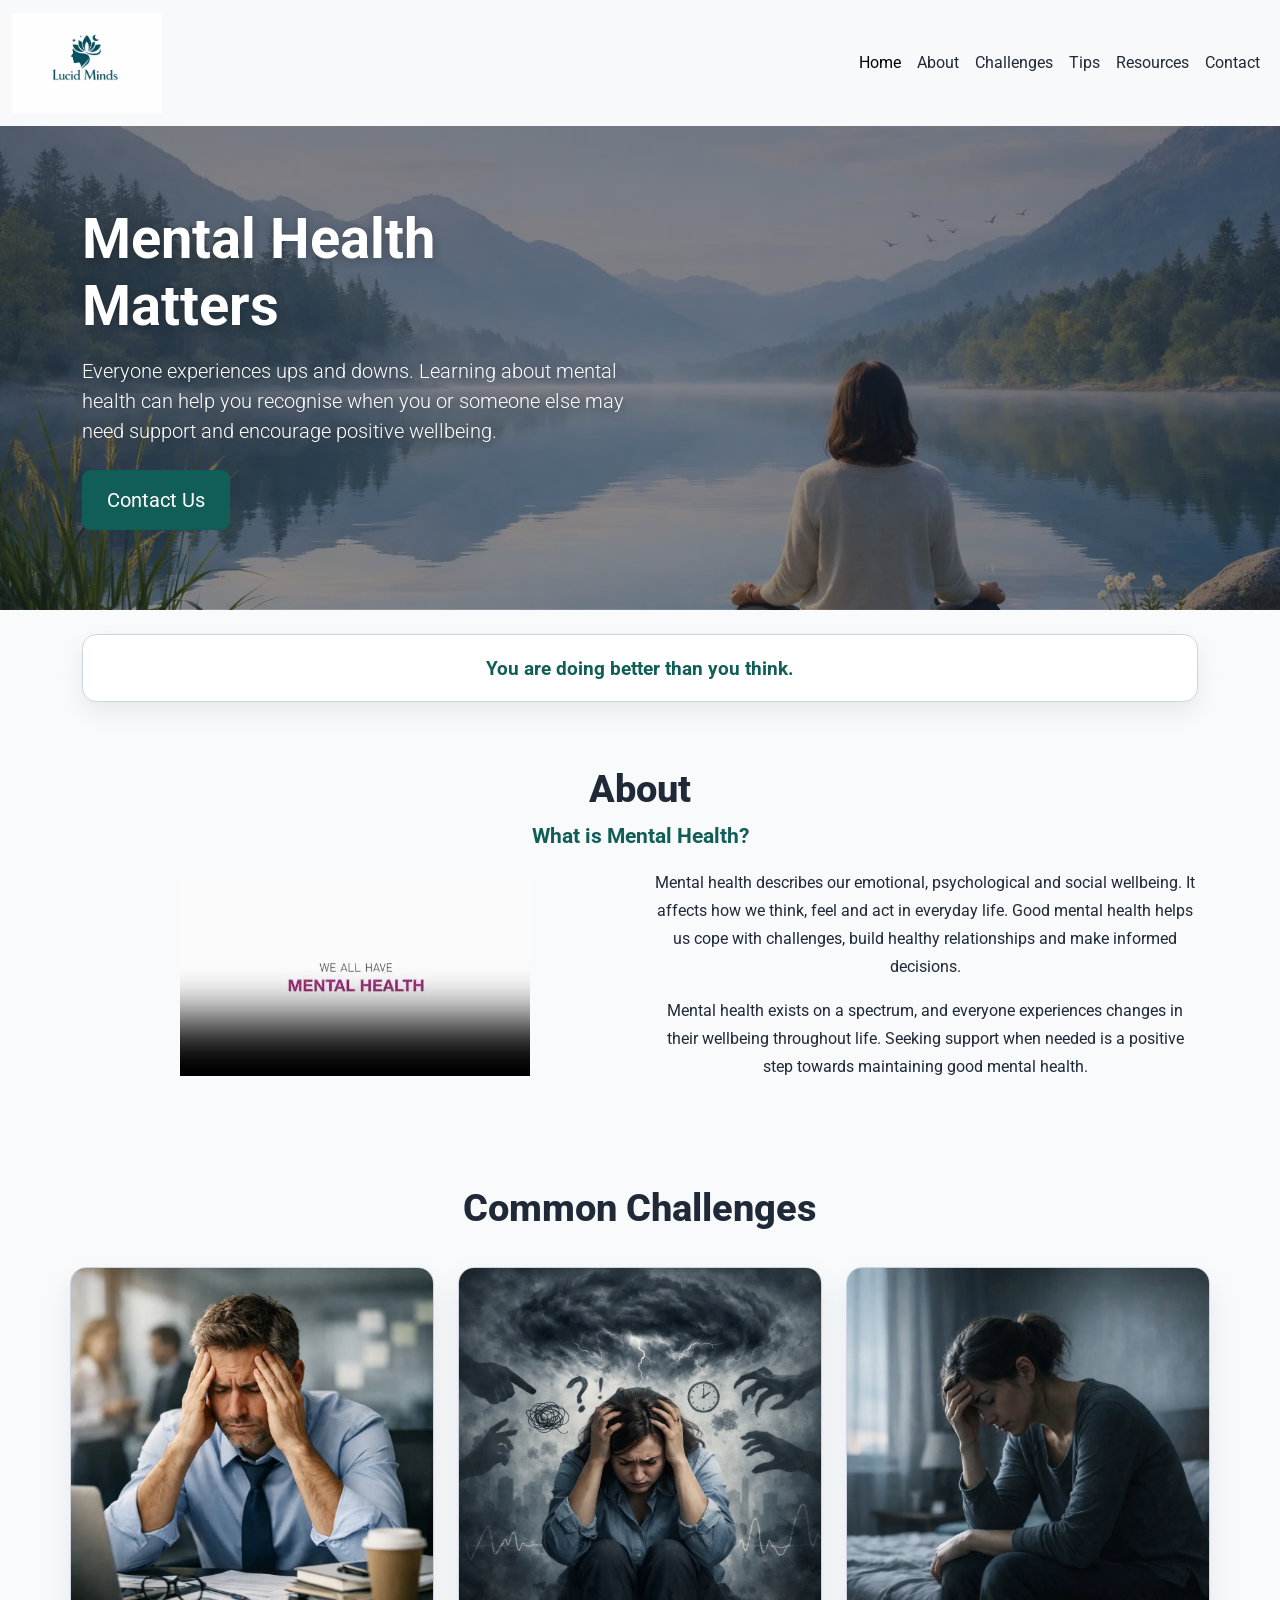
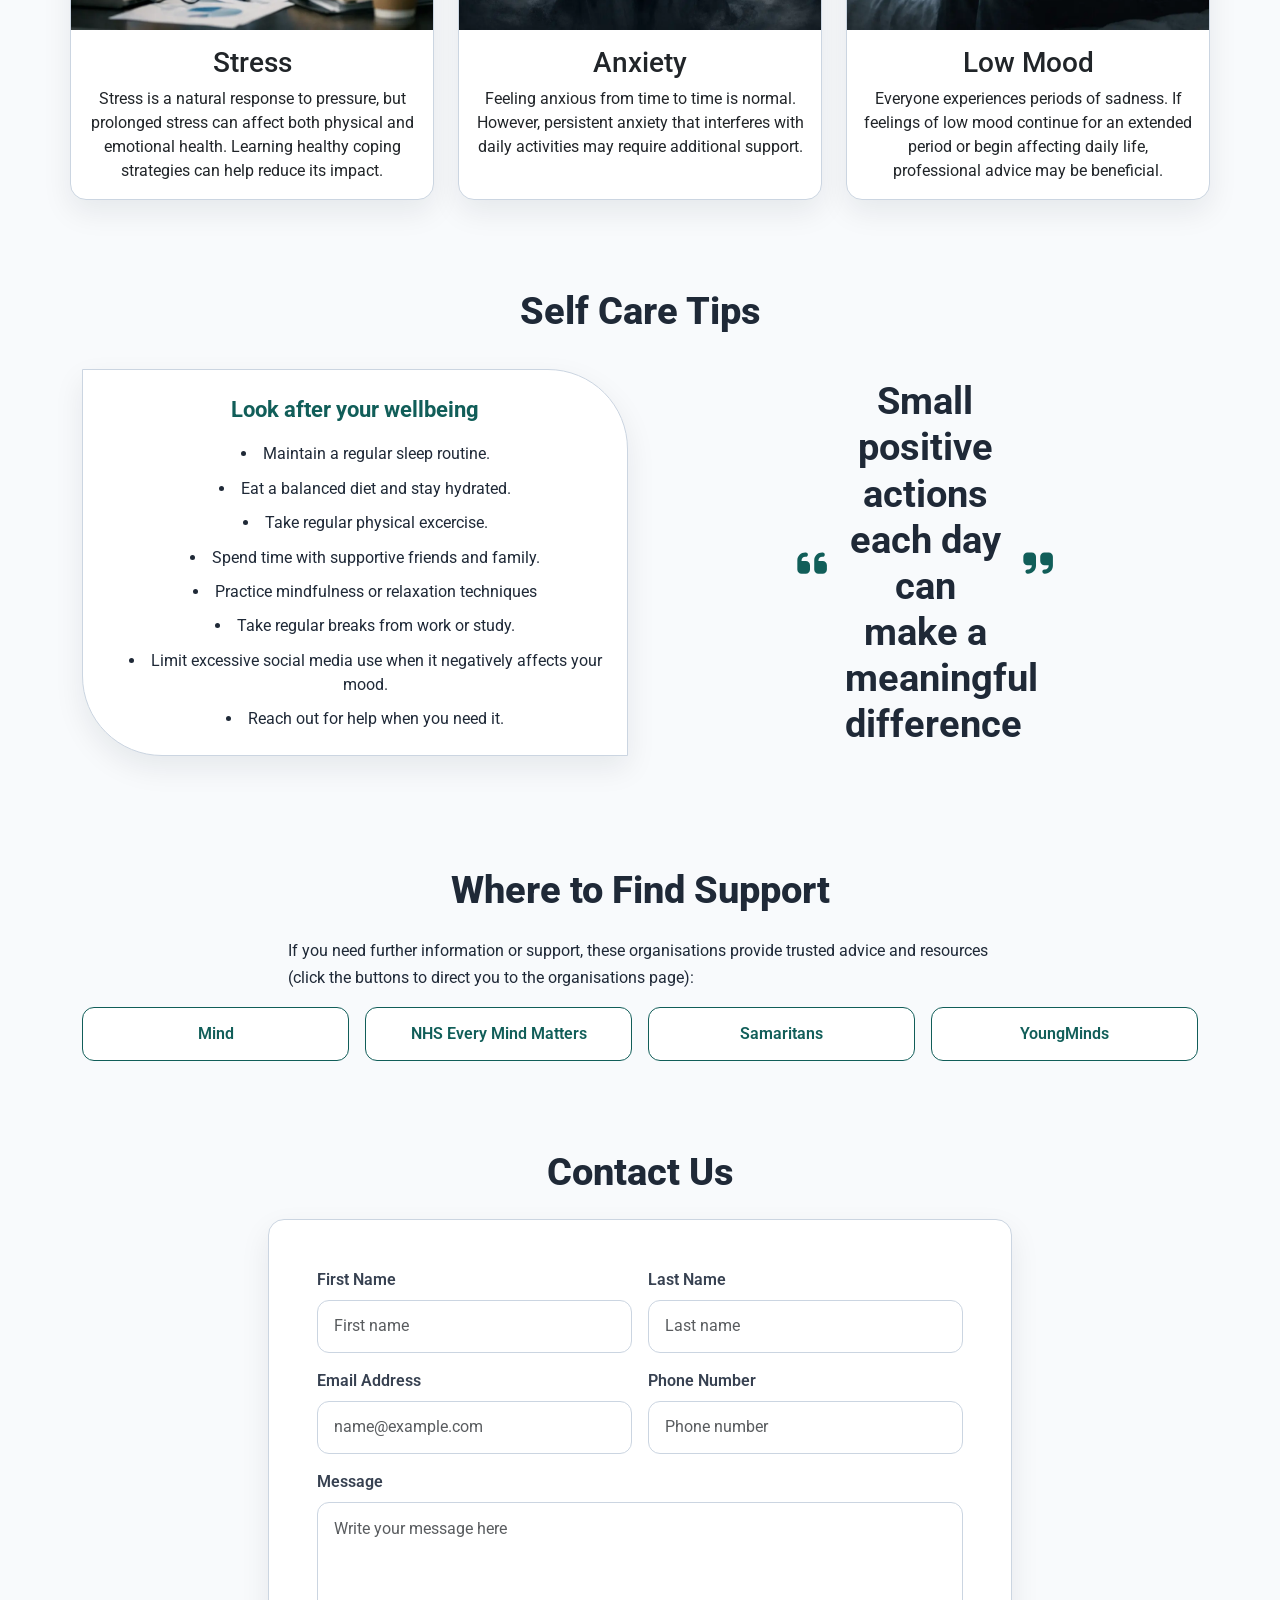
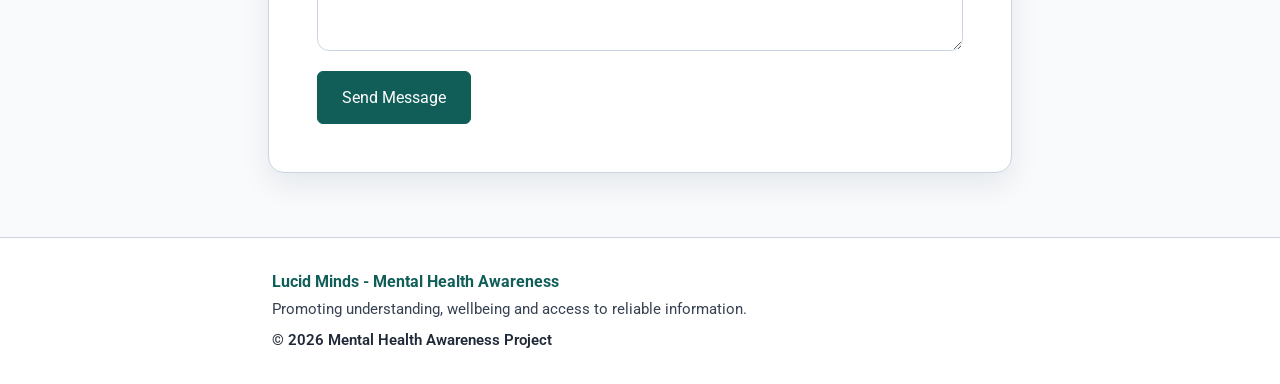
==== index.html @ 06cbc6f8 "Add video poster on page load" ====
<!DOCTYPE html>
<html lang="en">
<head>
  <meta charset="UTF-8">
  <meta name="viewport" content="width=device-width, initial-scale=1.0">
  <link rel="preconnect" href="https://fonts.googleapis.com">
  <link rel="preconnect" href="https://fonts.gstatic.com" crossorigin>
  <link href="https://fonts.googleapis.com/css2?family=Roboto:ital,wght@0,100..900;1,100..900&display=swap" rel="stylesheet">
  <link href="https://cdn.jsdelivr.net/npm/bootstrap@5.3.8/dist/css/bootstrap.min.css" rel="stylesheet" integrity="sha384-sRIl4kxILFvY47J16cr9ZwB07vP4J8+LH7qKQnuqkuIAvNWLzeN8tE5YBujZqJLB" crossorigin="anonymous">
  <link rel="stylesheet" href="assets/css/style.css">
  <title>Lucid Minds | Mental Health Awareness</title>
</head>
<body>
  <!-- Navbar -->
  <header>
    <nav class="navbar fixed-top navbar-expand-lg bg-body-tertiary">
      <div class="container-fluid">
        <a class="navbar-brand" href="#"><img class="logo" src="assets/images/lucid-minds-logo.png" alt="lucid minds logo"></a>
        <button class="navbar-toggler" type="button" data-bs-toggle="collapse" data-bs-target="#navbarNav" aria-controls="navbarNav" aria-expanded="false" aria-label="Toggle navigation">
          <span class="navbar-toggler-icon"></span>
        </button>
        <div class="collapse navbar-collapse" id="navbarNav">
          <ul class="navbar-nav ms-auto">
            <li class="nav-item">
              <a class="nav-link active" aria-current="page" href="#">Home</a>
            </li>
            <li class="nav-item">
              <a class="nav-link" href="#about">About</a>
            </li>
            <li class="nav-item">
              <a class="nav-link" href="#challenges">Challenges</a>
            </li>
            <li class="nav-item">
              <a class="nav-link" href="#tips">Tips</a>
            </li>
            <li class="nav-item">
              <a class="nav-link" href="#resources">Resources</a>
            </li>
            <li class="nav-item">
              <a class="nav-link" href="#contact">Contact</a>
            </li>

          </ul>
        </div>
      </div>
    </nav>
  </header>

  <main>
    <!-- hero section -->
  <section id="hero" class="hero-section d-flex align-items-center">
    <div class="container hero-content">
      <div class="row">
        <div class="col-12 col-lg-7 col-xl-6 text-center text-lg-start">
          <h1 class="display-4 fw-bold mb-3">Mental Health Matters</h1>
          <p class="lead mb-4">Everyone experiences ups and downs. Learning about mental health can help you recognise when you or someone else may need support and encourage positive wellbeing.</p>
          <a class="btn btn-hero btn-lg" href="#contact">Contact Us</a>
        </div>
      </div>
    </div>
  </section>
<!-- Affirmation track -->
  <section class="affirmations-section" aria-label="Affirmation quotes">
    <div class="container">
      <div class="affirmation-turnstile" role="status" aria-live="polite">
        <div class="affirmation-track">
          <p class="affirmation-item">You are doing better than you think.</p>
          <p class="affirmation-item">One small positive step today is enough.</p>
          <p class="affirmation-item">Rest is productive when your mind needs care.</p>
          <p class="affirmation-item">You are allowed to ask for support.</p>
        </div>
      </div>
    </div>
  </section>

  <!-- About Mental Health -->
   <section id="about" class="about-section text-center">
    <h2 class="sub-heading text-center">About</h2>
    <h3 class="sub3-heading">What is Mental Health?</h3>
    <div class="mental-health-container container text-center">
      <div class="row">
        <div class="video col-12 col-md-6"><video
            class="info-video"
            controls
            preload="metadata"
            poster="assets/images/video-poster.webp"
          >
            <source src="assets/videos/whatismentalhealth.mp4" type="video/mp4">
            Your browser does not support the video tag.
          </video></div>
        <div class="textblock col-12 col-md-6">
          <p>Mental health describes our emotional, psychological and social wellbeing. It affects how we think, feel and act in everyday life. Good mental health helps us cope with challenges, build healthy relationships and make informed decisions.</p>
          <p>Mental health exists on a spectrum, and everyone experiences changes in their wellbeing throughout life. Seeking support when needed is a positive step towards maintaining good mental health.</p>
        </div>
      </div>
    </div>
   </section>

   <!-- challenges section -->
  <section id="challenges" class="container py-4">
    <h2 class="sub-heading text-center">Common Challenges</h2>
    
    <div class="card-container row g-4">
      <div class="col-12 col-md-6 col-lg-4">
        <div class="card h-100">
          <img src="assets/images/stress-card-webp.webp" class="card-img-top" alt="Stressed man sitting at his desk with his head in his hands, surrounded by work documents and a laptop in an office setting." loading="lazy" decoding="async">
          <div class="card-body">
            <h3 class="card-title">Stress</h3>
            <p class="card-text">Stress is a natural response to pressure, but prolonged stress can affect both physical and emotional health. Learning healthy coping strategies can help reduce its impact.</p>
          </div>
        </div>
      </div>

      <div class="col-12 col-md-6 col-lg-4">
        <div class="card h-100">
          <img src="assets/images/anxiety-card-webp.webp" class="card-img-top" alt="“Person sitting with head in hands under dark storm clouds, surrounded by shadowy hands and anxiety symbols like clocks and scribbles, representing emotional distress and mental pressure." loading="lazy" decoding="async">
          <div class="card-body">
            <h3 class="card-title">Anxiety</h3>
            <p class="card-text">Feeling anxious from time to time is normal. However, persistent anxiety that interferes with daily activities may require additional support.</p>
          </div>
        </div>
      </div>

      <div class="col-12 col-md-6 col-lg-4">
        <div class="card h-100">
          <img src="assets/images/low-mood-webp.webp" class="card-img-top" alt="A woman sitting alone on the edge of her bed in a dimly lit room, head in hand, expressing sadness and fatigue." loading="lazy" decoding="async">
          <div class="card-body">
            <h3 class="card-title">Low Mood</h3>
            <p class="card-text">Everyone experiences periods of sadness. If feelings of low mood continue for an extended period or begin affecting daily life, professional advice may be beneficial.</p>
          </div>
        </div>
      </div>
    </div>
  </section>

  <!-- tips  -->
   <section id="tips" class="about-section text-center">
    <h2 class="sub-heading text-center">Self Care Tips</h2>
    <div class="tips container">
      <div class="row align-items-center g-4">
      <div class="tips-list col-12 col-md-6">
        <div class="tips-card">
        <p class="tip-list-header">Look after your wellbeing</p>
        <ul class="tips-list-items">
          <li>Maintain a regular sleep routine.</li>
          <li>Eat a balanced diet and stay hydrated.</li>
          <li>Take regular physical excercise.</li>
          <li>Spend time with supportive friends and family.</li>
          <li>Practice mindfulness or relaxation techniques</li>
          <li>Take regular breaks from work or study.</li>
          <li>Limit excessive social media use when it negatively affects your mood.</li>
          <li>Reach out for help when you need it.</li>
        </ul>
        </div>
      </div>
        <div class="quote-block col-12 col-md-6">
          <blockquote class="quote">
            <svg class="quote-icon quote-icon-left" aria-hidden="true" focusable="false" xmlns="http://www.w3.org/2000/svg" viewBox="0 0 640 640"><path d="M96 280C96 213.7 149.7 160 216 160L224 160C241.7 160 256 174.3 256 192C256 209.7 241.7 224 224 224L216 224C185.1 224 160 249.1 160 280L160 288L224 288C259.3 288 288 316.7 288 352L288 416C288 451.3 259.3 480 224 480L160 480C124.7 480 96 451.3 96 416L96 280zM352 280C352 213.7 405.7 160 472 160L480 160C497.7 160 512 174.3 512 192C512 209.7 497.7 224 480 224L472 224C441.1 224 416 249.1 416 280L416 288L480 288C515.3 288 544 316.7 544 352L544 416C544 451.3 515.3 480 480 480L416 480C380.7 480 352 451.3 352 416L352 280z"/></svg>
            <span>Small positive actions each day can make a meaningful difference</span>
            <svg class="quote-icon quote-icon-right" aria-hidden="true" focusable="false" xmlns="http://www.w3.org/2000/svg" viewBox="0 0 640 640"><path d="M544 360C544 426.3 490.3 480 424 480L416 480C398.3 480 384 465.7 384 448C384 430.3 398.3 416 416 416L424 416C454.9 416 480 390.9 480 360L480 352L416 352C380.7 352 352 323.3 352 288L352 224C352 188.7 380.7 160 416 160L480 160C515.3 160 544 188.7 544 224L544 360zM288 360C288 426.3 234.3 480 168 480L160 480C142.3 480 128 465.7 128 448C128 430.3 142.3 416 160 416L168 416C198.9 416 224 390.9 224 360L224 352L160 352C124.7 352 96 323.3 96 288L96 224C96 188.7 124.7 160 160 160L224 160C259.3 160 288 188.7 288 224L288 360z"/></svg>
          </blockquote>
        </div>
      </div>
    </div>
   </section>

   <!-- resources -->

   <section id="resources" class="py-4">
    <div class="container">
      <h2 class="sub-heading text-center mb-4">Where to Find Support</h2>
      <p>If you need further information or support, these organisations provide trusted advice and resources (click the buttons to direct you to the organisations page):</p>
      <div class="row justify-content-center g-3">
        <div class="col-12 col-sm-6 col-lg-3 d-grid">
          <a class="btn btn-resource" href="https://www.mind.org.uk/" target="_blank" rel="noopener noreferrer" aria-label="Open Mind website in a new tab">Mind</a>
        </div>
        <div class="col-12 col-sm-6 col-lg-3 d-grid">
          <a class="btn btn-resource" href="https://www.nhs.uk/every-mind-matters/" target="_blank" rel="noopener noreferrer" aria-label="Open NHS Every Mind Matters website in a new tab">NHS Every Mind Matters</a>
        </div>
        <div class="col-12 col-sm-6 col-lg-3 d-grid">
          <a class="btn btn-resource" href="https://www.samaritans.org/" target="_blank" rel="noopener noreferrer" aria-label="Open Samaritans website in a new tab">Samaritans</a>
        </div>
        <div class="col-12 col-sm-6 col-lg-3 d-grid">
          <a class="btn btn-resource" href="https://www.youngminds.org.uk/" target="_blank" rel="noopener noreferrer" aria-label="Open YoungMinds website in a new tab">YoungMinds</a>
        </div>
    
      </div>
    </div>
   </section>

   <!-- Contact section -->
    <section id="contact">
      <h2 class="sub-heading text-center mb-4">Contact Us</h2>
      <div class="container contact-form-wrap">
        <div class="row justify-content-center">
          <div class="col-12 col-lg-10 col-xl-8">
            <form class="contact-form p-4 p-md-5" action="#" method="post">
              <div class="row g-3">
                <div class="col-12 col-md-6">
                  <label for="firstName" class="form-label">First Name</label>
                  <input type="text" class="form-control" id="firstName" name="firstName" placeholder="First name" autocomplete="given-name" required>
                </div>
                <div class="col-12 col-md-6">
                  <label for="lastName" class="form-label">Last Name</label>
                  <input type="text" class="form-control" id="lastName" name="lastName" placeholder="Last name" autocomplete="family-name" required>
                </div>
                <div class="col-12 col-md-6">
                  <label for="emailAddress" class="form-label">Email Address</label>
                  <input type="email" class="form-control" id="emailAddress" name="emailAddress" placeholder="name@example.com" autocomplete="email" required>
                </div>
                <div class="col-12 col-md-6">
                  <label for="phoneNumber" class="form-label">Phone Number</label>
                  <input type="tel" class="form-control" id="phoneNumber" name="phoneNumber" placeholder="Phone number" autocomplete="tel">
                </div>
                <div class="col-12">
                  <label for="message" class="form-label">Message</label>
                  <textarea class="form-control" id="message" name="message" rows="5" placeholder="Write your message here" required></textarea>
                </div>
                <div class="col-12 text-start">
                  <button type="button" class="btn btn-hero contact-submit" data-bs-toggle="modal" data-bs-target="#messageSentModal">Send Message</button>
                </div>
              </div>
            </form>
          </div>
        </div>
      </div>
    </section>
  </main> 

  <footer>
    <div class="footer-section">
      <div class="container">
        <div class="row justify-content-center">
          <div class="col-12 col-lg-8 text-center text-lg-start footer-content">
            <p class="footer-title mb-1">Lucid Minds - Mental Health Awareness</p>
            <p class="footer-text mb-2">Promoting understanding, wellbeing and access to reliable information.</p>
            <p class="footer-copy mb-0">&copy; 2026 Mental Health Awareness Project</p>
          </div>
        </div>
      </div>
    </div>
  </footer>
 <!-- success submission modal -->
  <div class="modal fade" id="messageSentModal" tabindex="-1" role="dialog" aria-labelledby="messageSentModalLabel" aria-hidden="true">
    <div class="modal-dialog modal-dialog-centered">
      <div class="modal-content success-modal">
        <div class="modal-header border-0 pb-0">
          <p class="modal-title fs-5 mb-0" id="messageSentModalLabel">Message Sent</p>
          <button type="button" class="btn-close" data-bs-dismiss="modal" aria-label="Close"></button>
        </div>
        <div class="modal-body pt-2">
          <p class="mb-0">Thank you for contacting Lucid Minds. Your message has been sent successfully.</p>
        </div>
        <div class="modal-footer border-0 pt-0">
          <button type="button" class="btn btn-hero" data-bs-dismiss="modal">Close</button>
        </div>
      </div>
    </div>
  </div>

<!-- Bootsrap & Font Awesome scripts -->
  <script src="https://cdn.jsdelivr.net/npm/bootstrap@5.3.8/dist/js/bootstrap.bundle.min.js" integrity="sha384-FKyoEForCGlyvwx9Hj09JcYn3nv7wiPVlz7YYwJrWVcXK/BmnVDxM+D2scQbITxI" crossorigin="anonymous" defer></script> 
</body>
</html>
---- assets/css/style.css ----
:root {
  --background: #F8FAFC;
  --surface: #FFFFFF;

  --text-primary: #1F2937;
  --text-secondary: #374151;

  --primary: #115E59;
  --primary-hover: #134E4A;

  --secondary: #1E3A8A;
  --secondary-hover: #172554;


  --border: #CBD5E1;
}

*{
  box-sizing: border-box;
  margin: 0;
}

html {
  scroll-behavior: smooth;
}

img,
video {
  max-width: 100%;
  height: auto;
}

body {
  font-family: 'Roboto', sans-serif;
  background: var(--background);
  color: var(--text-primary);
  padding-top: 126px;
}

section[id] {
  scroll-margin-top: 7rem;
}

.sub-heading {
  font-size: clamp(1.8rem, 3vw, 2.5rem);
  font-weight: 800;
  color: var(--text-primary);
  margin-bottom: 0.75rem;
}

.sub3-heading {
  font-size: 1.3rem;
  font-weight: 700;
  color: var(--primary);
  margin-bottom: 1rem;
}

/* navbar */

.nav-link {
  color: var(--text-primary);
}

.nav-link:active {
  color: var(--primary);
}
.nav-link:hover {
  color: var(--primary)
}

.logo {
  width: 150px;
}

/* hero section */

.hero-section {
  padding: 5rem 0;
  background-image: linear-gradient(rgba(17, 24, 39, 0.55), rgba(17, 24, 39, 0.45)), url('../images/hero-bg-webp.webp');
  background-size: cover;
  background-position: center;
  background-repeat: no-repeat;
  
}

.hero-section h1,
.hero-section p {
  color: #FFFFFF;
  text-shadow: 0 2px 10px rgba(0, 0, 0, 0.25);
}

.btn-hero {
  background: var(--primary);
  border-color: var(--primary);
  color: #FFFFFF;
  padding: 0.85rem 1.5rem;
}

.btn-hero:hover,
.btn-hero:focus {
  background: var(--primary-hover);
  border-color: var(--primary-hover);
  color: #FFFFFF;
}

/* affirmation turnstile */

.affirmations-section {
  padding: 1.5rem 0 0;
}

.affirmation-turnstile {
  position: relative;
  height: 4.25rem;
  overflow: hidden;
  border: 1px solid var(--border);
  border-radius: 0.9rem;
  background: var(--surface);
  box-shadow: 0 10px 24px rgba(15, 23, 42, 0.07);
}

.affirmation-track {
  animation: affirmationTurn 16s ease-in-out infinite;
  will-change: transform;
}

.affirmation-item {
  height: 4.25rem;
  margin: 0;
  padding: 0 1rem;
  display: flex;
  align-items: center;
  justify-content: center;
  text-align: center;
  color: var(--primary);
  font-weight: 700;
  font-size: clamp(1rem, 2.2vw, 1.2rem);
}

@keyframes affirmationTurn {
  0%, 20% {
    transform: translateY(0);
  }
  25%, 45% {
    transform: translateY(-4.25rem);
  }
  50%, 70% {
    transform: translateY(-8.5rem);
  }
  75%, 95% {
    transform: translateY(-12.75rem);
  }
  100% {
    transform: translateY(0);
  }
}

/* about section */

.about-section {
  padding: 4rem 0;
}

.mental-health-container {
  margin-top: 20px;
}

.video {
  padding: 10px;
}

.info-video {
  display: block;
  width: 100%;
  max-width: 350px;
  height: auto;
  margin-inline: auto;
}

.textblock {
  text-align: center;
  max-width: 40rem;
  margin-inline: auto;
}

.textblock p {
  line-height: 1.75;
}

/* challenges section */

#challenges {
  padding: 4rem 0;
}

.card-container {
  margin-top: 10px;
}
.card {
  text-align: center;
  border: 1px solid var(--border);
  border-radius: 1rem;
  box-shadow: 0 12px 30px rgba(15, 23, 42, 0.08);
  overflow: hidden;
  transition: transform 0.2s ease, box-shadow 0.2s ease;
}

.card:hover {
  transform: translateY(-4px);
  box-shadow: 0 16px 36px rgba(15, 23, 42, 0.12);
}

/* tips section */

#tips {
  padding: 4rem 0;
}

.tips-card {
  background: var(--surface);
  border: 1px solid var(--border);
  border-radius: 0 80px 0 80px;
  box-shadow: 0 12px 30px rgba(15, 23, 42, 0.08);
}

.tips-card {
  padding: 1.5rem;
  text-align: left;
}

.tip-list-header {
  font-size: 1.35rem;
  font-weight: 700;
  color: var(--primary);
  margin-bottom: 1rem;
  text-align: center;
}

.tips-list-items {
  text-align: center;
  margin: 0;
  padding-left: 1.25rem;
  list-style-position: inside;
}

.tips-list-items li + li {
  margin-top: 0.65rem;
}

.quote-block {
  display: flex;
}

.quote {
  width: 100%;
  margin: 0;
  padding: 2rem;
  min-height: 100%;
  display: flex;
  align-items: center;
  justify-content: center;
  gap: 0.75rem;
  font-size: clamp(1.5rem, 3vw, 2.5rem);
  font-weight: 700;
  line-height: 1.2;
  color: var(--text-primary);
  text-align: center;
}

.quote span {
  max-width: 10rem;
}

.quote-icon {
  width: 1.1em;
  height: 1.1em;
  flex: 0 0 auto;
  fill: currentColor;
}

.quote-icon-left,
.quote-icon-right {
  color: var(--primary);
}

/* resources section */

.btn-resource {
  width: 100%;
  border: 1px solid var(--primary);
  background: var(--surface);
  color: var(--primary);
  border-radius: 0.75rem;
  padding: 0.85rem 1rem;
  font-weight: 600;
  transition: background-color 0.2s ease, color 0.2s ease, border-color 0.2s ease, transform 0.2s ease;
}

.btn-resource:hover,
.btn-resource:focus {
  background: var(--primary);
  border-color: var(--primary);
  color: #FFFFFF;
  transform: translateY(-1px);
}

.btn-resource:focus-visible {
  box-shadow: 0 0 0 0.2rem rgba(17, 94, 89, 0.25);
}

#resources .container > p {
  max-width: 44rem;
  margin-inline: auto;
  line-height: 1.7;
}

/* contact section */

#contact {
  padding: 4rem 0;
}

.contact-form-wrap {
  max-width: 72rem;
}

.contact-form {
  background: var(--surface);
  border: 1px solid var(--border);
  border-radius: 1rem;
  box-shadow: 0 12px 30px rgba(15, 23, 42, 0.08);
}

.contact-form .form-label {
  font-weight: 600;
  color: var(--text-secondary);
}

.contact-form .form-control {
  border-color: var(--border);
  border-radius: 0.75rem;
  padding: 0.85rem 1rem;
}

.contact-form .form-control:focus {
  border-color: var(--primary);
  box-shadow: 0 0 0 0.2rem rgba(17, 94, 89, 0.18);
}

.contact-submit {
  margin-top: 0.25rem;
}

/* success message modal */
.success-modal {
  border: 1px solid var(--border);
  border-radius: 1rem;
}

.success-modal .modal-title {
  color: var(--primary);
  font-weight: 700;
}

.success-modal .modal-body {
  color: var(--text-secondary);
}

/* footer section */

.footer-section {
  padding: 2rem 0;
  border-top: 1px solid var(--border);
  background: var(--surface);
}

.footer-content {
  color: var(--text-secondary);
}

.footer-title {
  color: var(--primary);
  font-weight: 700;
  font-size: 1rem;
}

.footer-text,
.footer-copy {
  font-size: 0.95rem;
  line-height: 1.5;
}

.footer-copy {
  color: var(--text-primary);
  font-weight: 600;
}

@media (prefers-reduced-motion: reduce) {
  .affirmation-track {
    animation: none;
  }

  .affirmation-track.force-animation {
    animation: affirmationTurn 16s ease-in-out infinite;
  }
}

@media (max-width: 768px) {
  .hero-section {
    min-height: auto;
    padding: 4.5rem 0;
    background-position: center top;
  }

  .quote {
    font-size: 1.5rem;
  }

  .about-section,
  #challenges,
  #tips,
  #resources,
  #contact {
    padding-top: 3rem;
    padding-bottom: 3rem;
  }
 
 
  .card {
    max-width: 22rem;
    margin-left: auto;
    margin-right: auto;
  }

  .card-img-top {
    max-height: 150px;
    object-fit: cover;
  }

  .card-body {
    padding: 1rem;
  }

  .card-title {
    font-size: 1.05rem;
  }

  .card-text {
    font-size: 0.95rem;
  }
}

@media (max-width: 576px) {
  body {
    padding-top: 112px;
  }

  section[id] {
    scroll-margin-top: 6.5rem;
  }

  .navbar > .container-fluid {
    padding-left: 0.85rem;
    padding-right: 0.85rem;
  }

  .logo {
    width: 124px;
  }

  .hero-section {
    padding: 3.75rem 0;
  }

  .hero-section .lead {
    font-size: 1rem;
  }

  .btn-hero {
    width: 100%;
    max-width: 18rem;
  }

  .affirmations-section {
    padding-top: 1rem;
  }

  .affirmation-turnstile,
  .affirmation-item {
    height: 4.75rem;
  }

  .affirmation-item {
    padding-inline: 0.85rem;
    line-height: 1.4;
  }

  @keyframes affirmationTurn {
    0%, 20% {
      transform: translateY(0);
    }
    25%, 45% {
      transform: translateY(-4.75rem);
    }
    50%, 70% {
      transform: translateY(-9.5rem);
    }
    75%, 95% {
      transform: translateY(-14.25rem);
    }
    100% {
      transform: translateY(0);
    }
  }

  .video {
    padding: 0.5rem;
  }

  .tips-card {
    padding: 1.25rem;
    border-radius: 0 36px 0 36px;
  }

  .tips-list-items {
    padding-left: 0;
  }

  .quote {
    padding: 1.25rem 0.5rem 0;
    gap: 0.35rem;
    flex-direction: column;
  }

  .quote span {
    max-width: 100%;
  }

  #resources .container > p {
    padding-inline: 0.25rem;
  }

  .contact-form {
    padding: 1.25rem !important;
  }
}

@media (min-width: 576px) and (max-width: 768px) {
  body {
    padding-top: 118px;
  }

  .hero-section {
    padding: 4.25rem 0;
  }

  .quote {
    padding-inline: 1rem;
  }

  .quote span {
    max-width: 14rem;
  }

  .tips-card {
    border-radius: 0 52px 0 52px;
  }
}
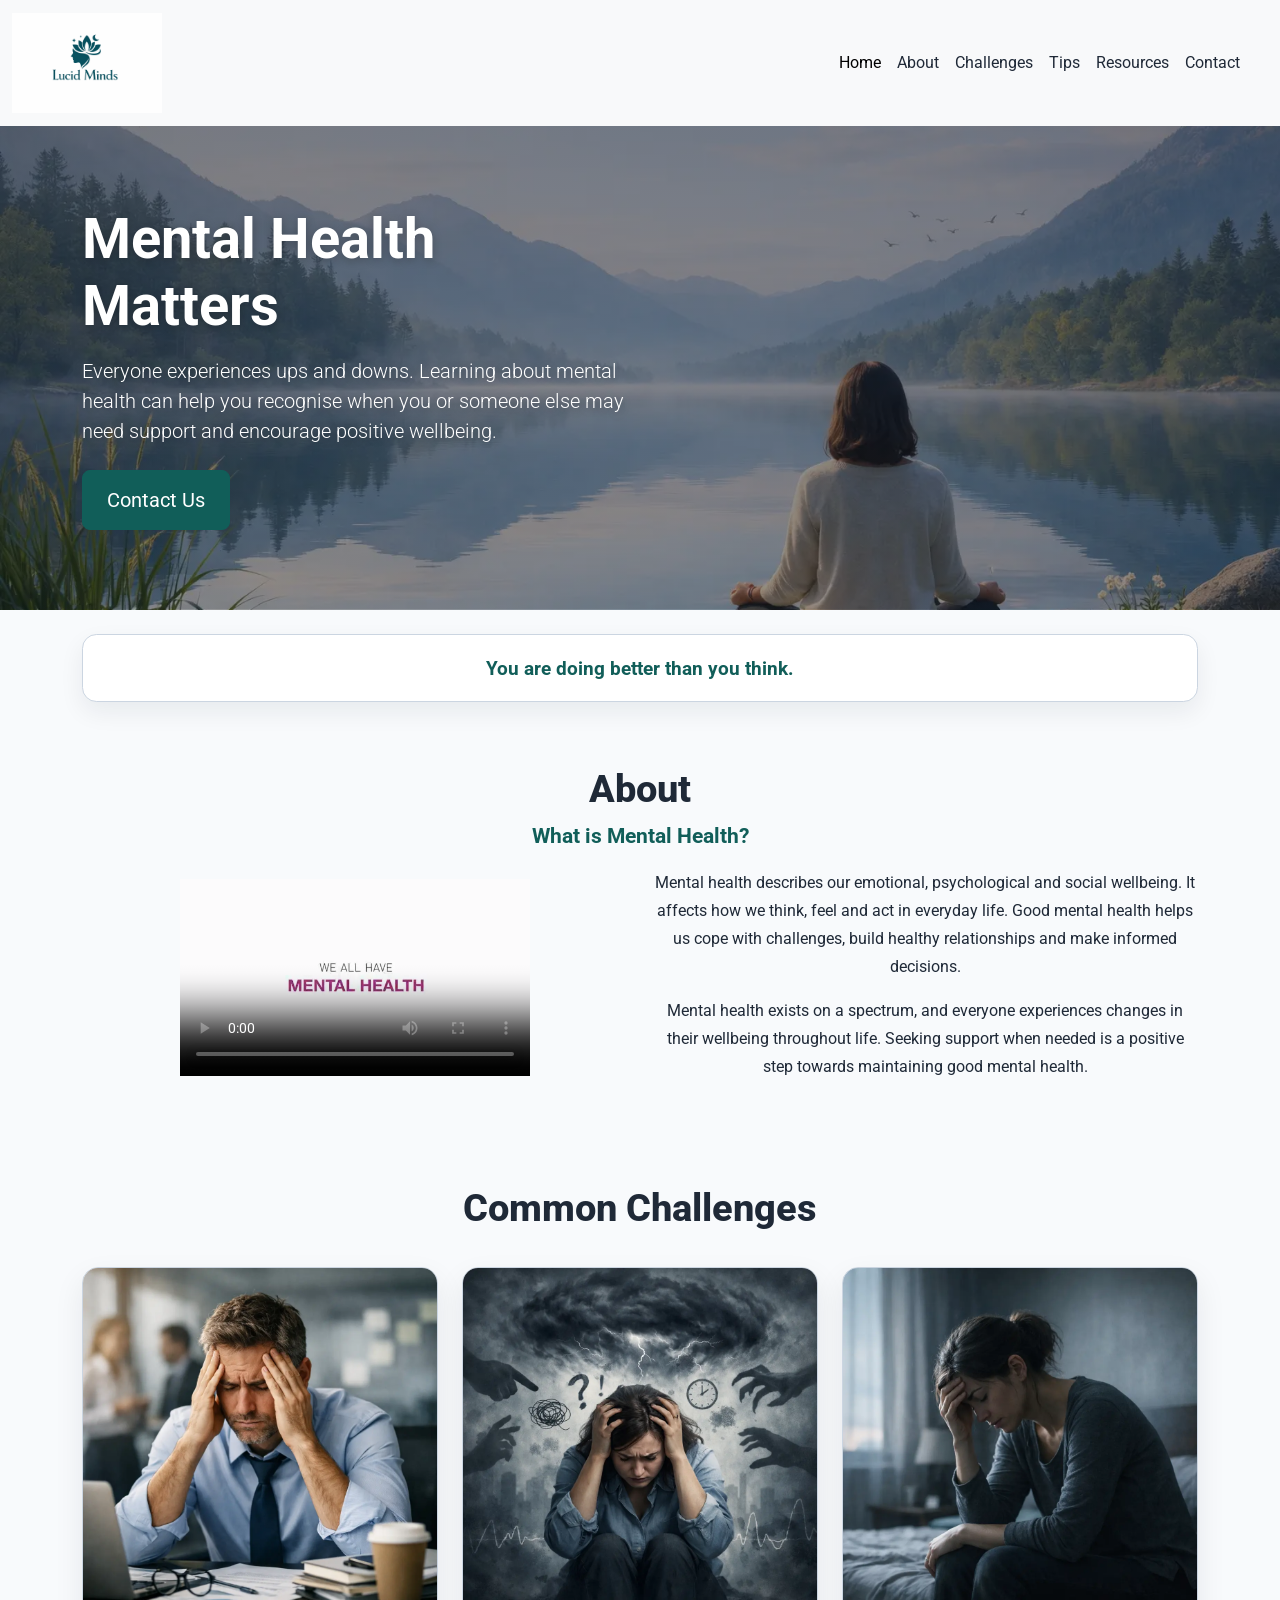
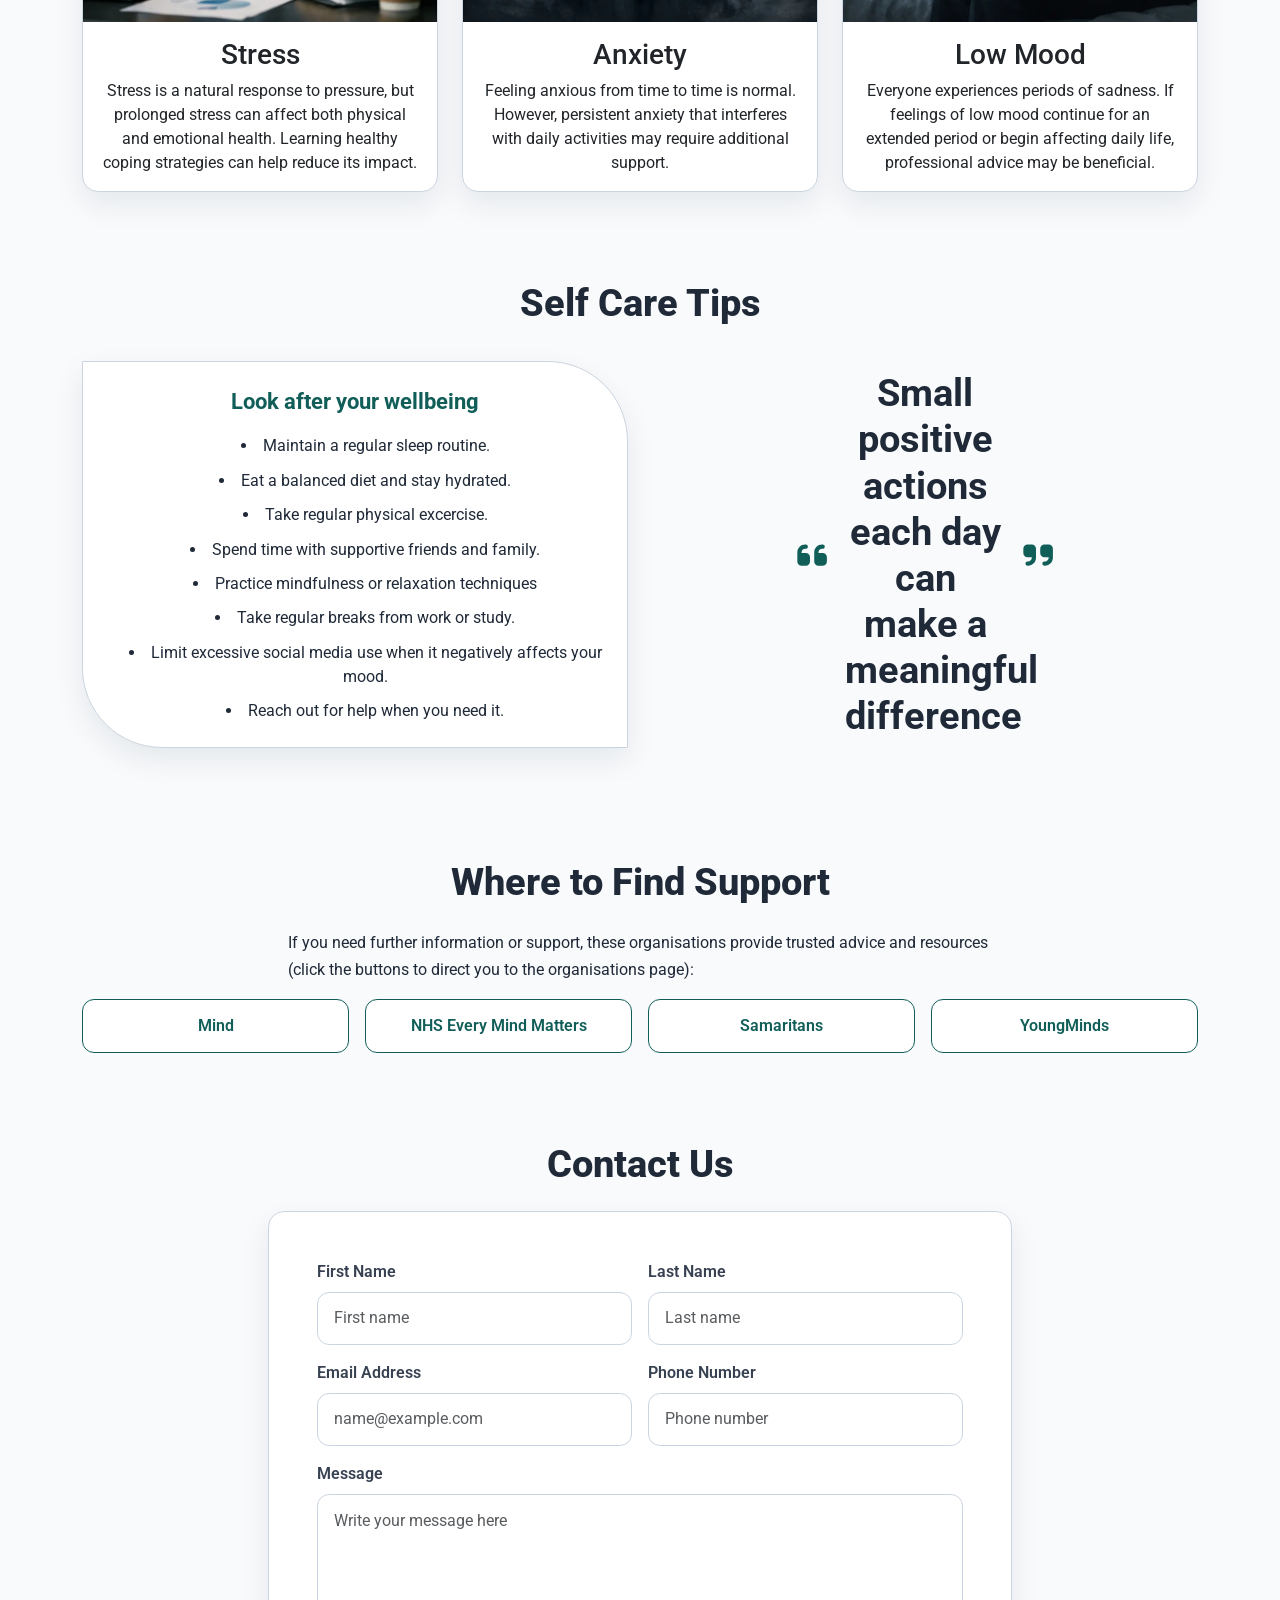
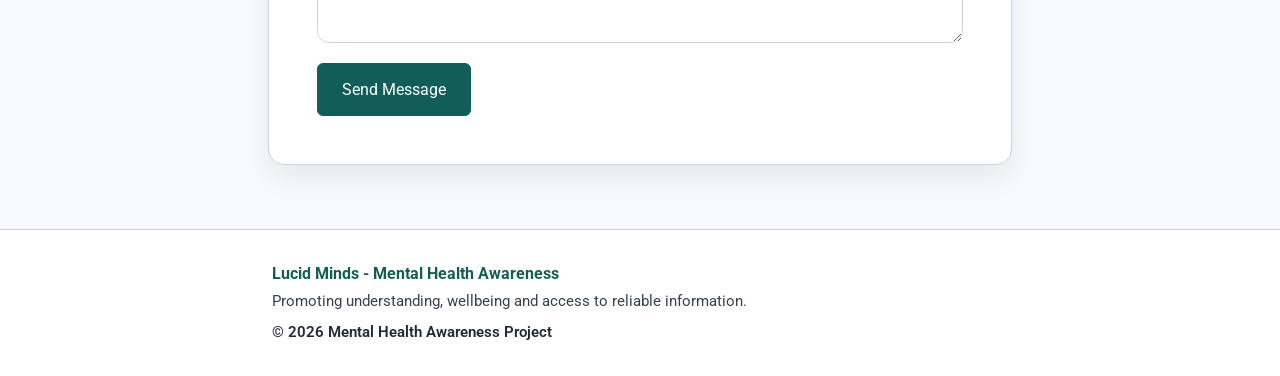
==== commit cb1ba1e1: "Fix form validation and Overflow on smaller screen" ====
--- a/index.html
+++ b/index.html
@@ -194,7 +194,7 @@
       <div class="container contact-form-wrap">
         <div class="row justify-content-center">
           <div class="col-12 col-lg-10 col-xl-8">
-            <form class="contact-form p-4 p-md-5" action="#" method="post">
+            <form id="contactForm" class="contact-form p-4 p-md-5" action="index.html" method="POST">
               <div class="row g-3">
                 <div class="col-12 col-md-6">
                   <label for="firstName" class="form-label">First Name</label>
@@ -217,7 +217,7 @@
                   <textarea class="form-control" id="message" name="message" rows="5" placeholder="Write your message here" required></textarea>
                 </div>
                 <div class="col-12 text-start">
-                  <button type="button" class="btn btn-hero contact-submit" data-bs-toggle="modal" data-bs-target="#messageSentModal">Send Message</button>
+                  <button type="submit" class="btn btn-hero contact-submit">Send Message</button>
                 </div>
               </div>
             </form>
--- a/assets/css/style.css
+++ b/assets/css/style.css
@@ -190,7 +190,8 @@
 /* challenges section */
 
 #challenges {
-  padding: 4rem 0;
+  padding-top: 4rem;
+  padding-bottom: 4rem;
 }
 
 .card-container {
@@ -202,12 +203,6 @@
   border-radius: 1rem;
   box-shadow: 0 12px 30px rgba(15, 23, 42, 0.08);
   overflow: hidden;
-  transition: transform 0.2s ease, box-shadow 0.2s ease;
-}
-
-.card:hover {
-  transform: translateY(-4px);
-  box-shadow: 0 16px 36px rgba(15, 23, 42, 0.12);
 }
 
 /* tips section */
@@ -402,6 +397,12 @@
 
   .affirmation-track.force-animation {
     animation: affirmationTurn 16s ease-in-out infinite;
+  }
+}
+
+@media (min-width: 992px) {
+  .navbar > .container-fluid {
+    padding-right: 2rem;
   }
 }
 
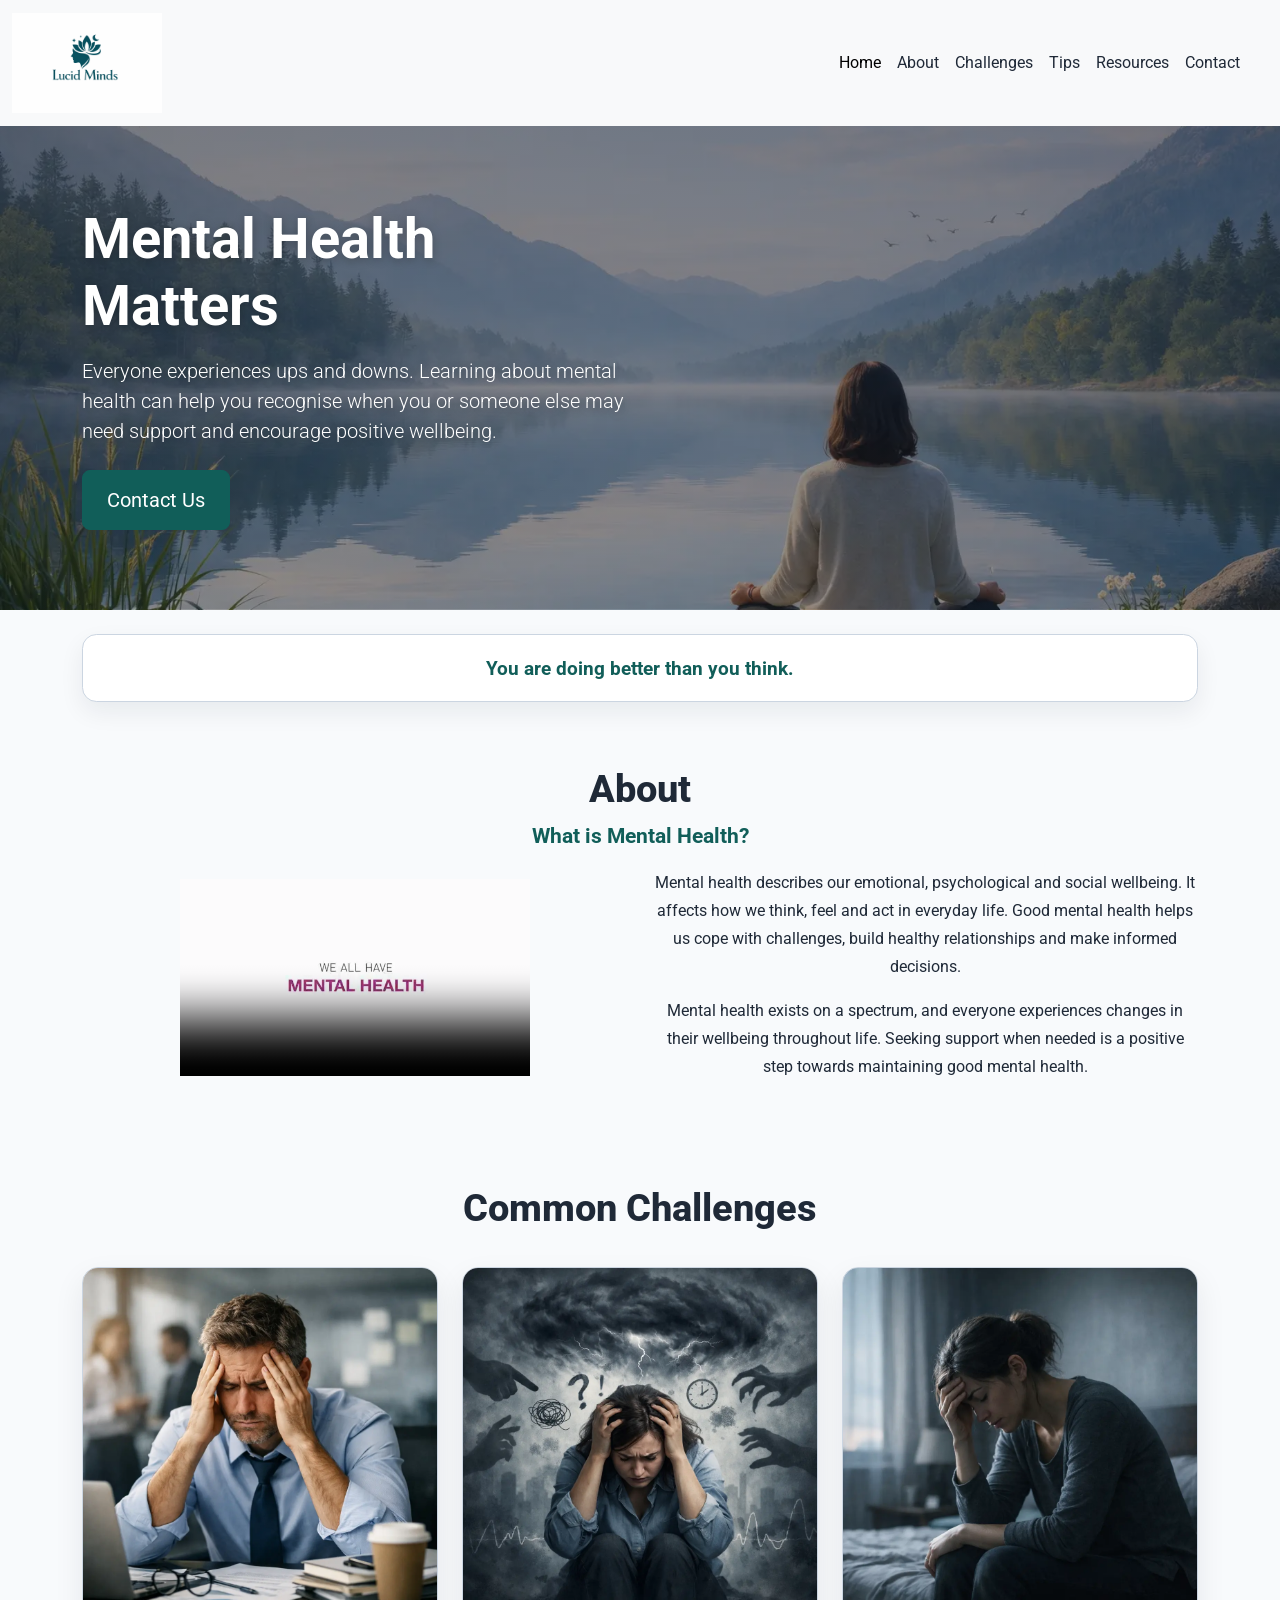
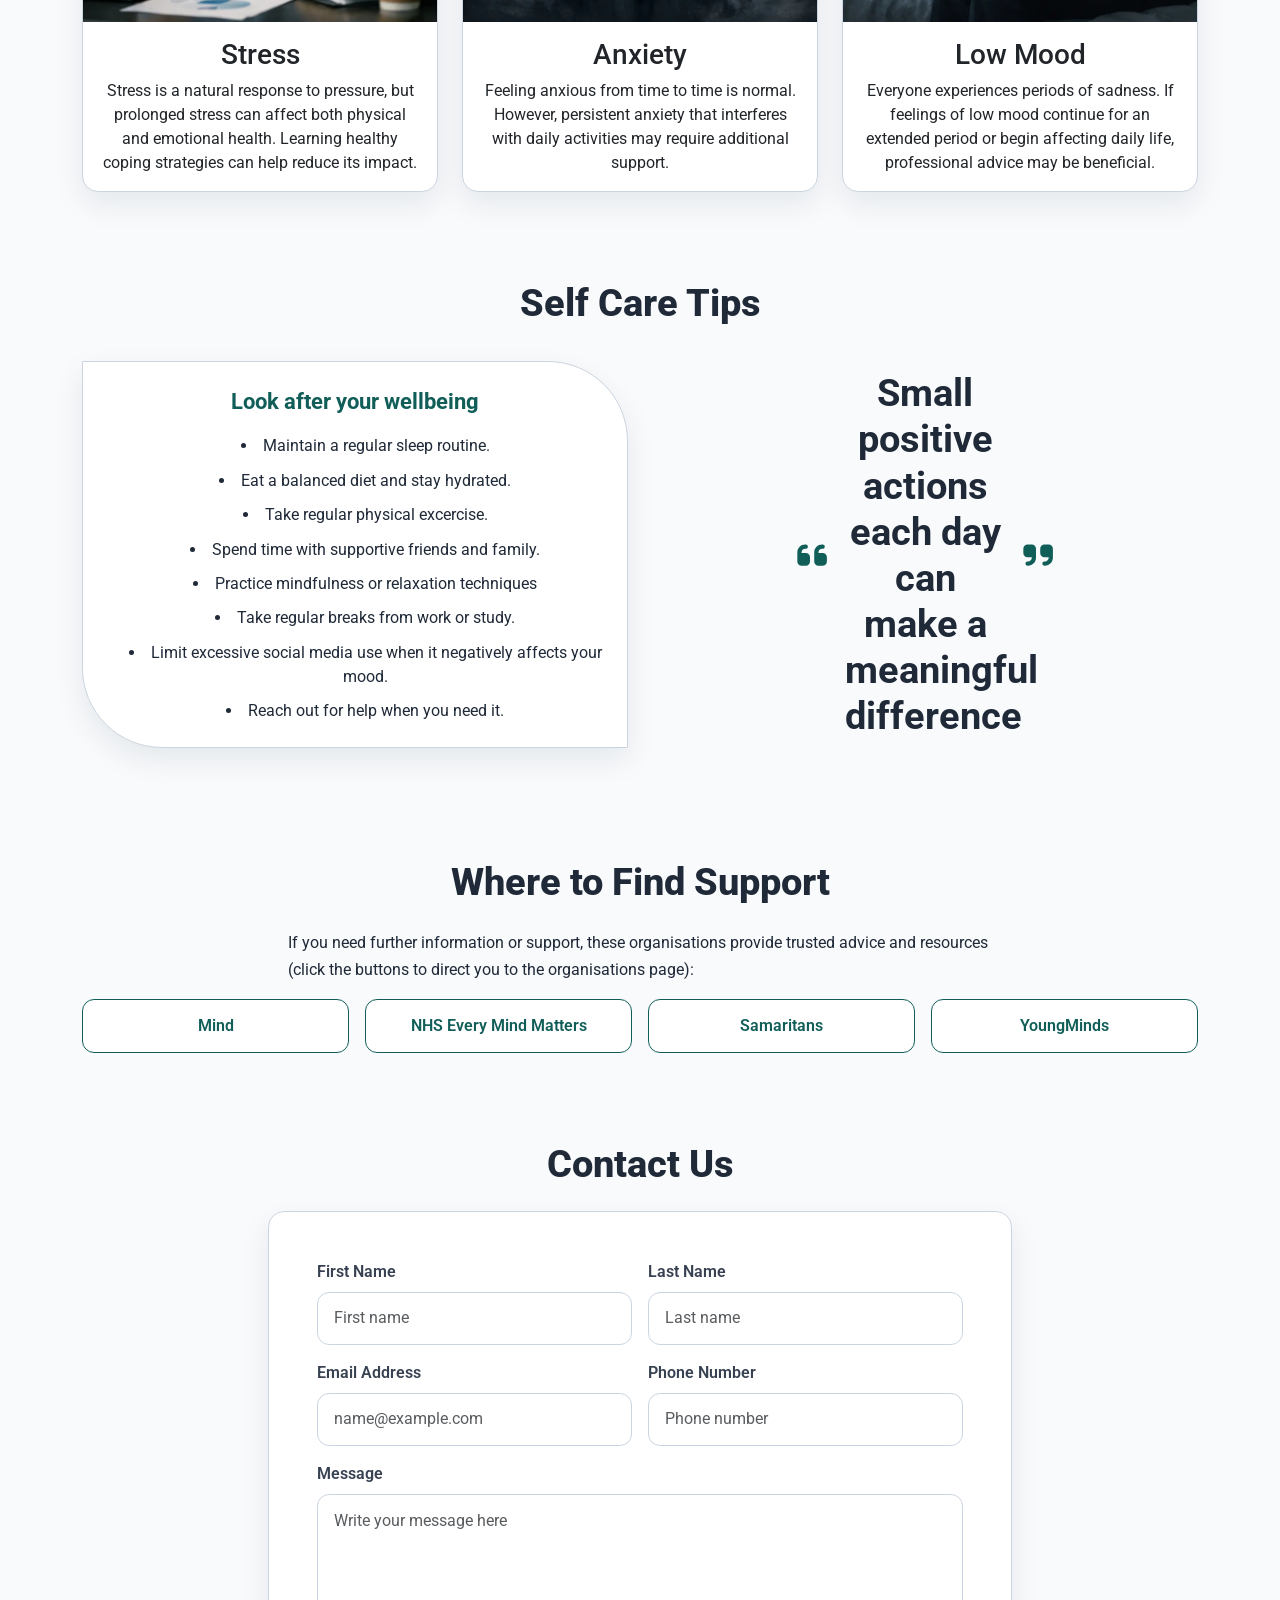
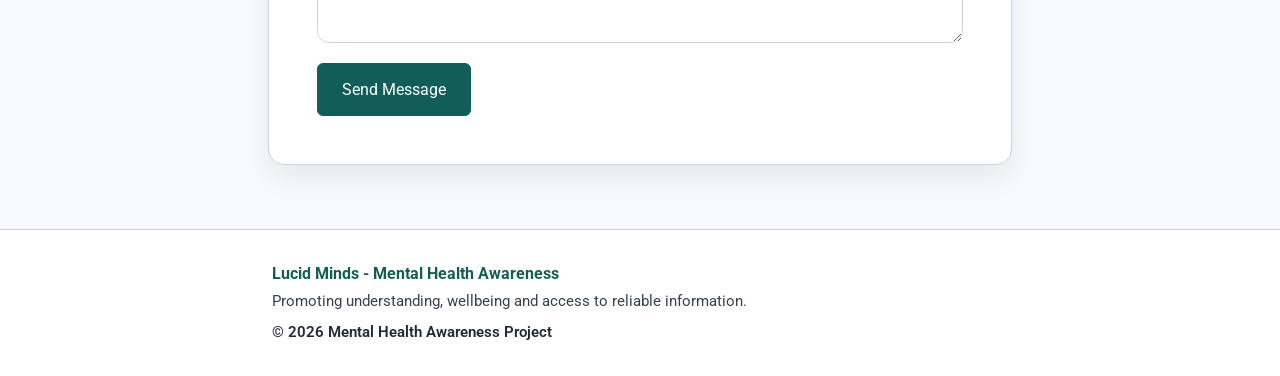
==== commit caebef2d: "Add success page to README" ====
--- a/index.html
+++ b/index.html
@@ -194,7 +194,7 @@
       <div class="container contact-form-wrap">
         <div class="row justify-content-center">
           <div class="col-12 col-lg-10 col-xl-8">
-            <form id="contactForm" class="contact-form p-4 p-md-5" action="index.html" method="POST">
+            <form id="contactForm" class="contact-form p-4 p-md-5" action="success.html" method="get">
               <div class="row g-3">
                 <div class="col-12 col-md-6">
                   <label for="firstName" class="form-label">First Name</label>
@@ -240,23 +240,6 @@
       </div>
     </div>
   </footer>
- <!-- success submission modal -->
-  <div class="modal fade" id="messageSentModal" tabindex="-1" role="dialog" aria-labelledby="messageSentModalLabel" aria-hidden="true">
-    <div class="modal-dialog modal-dialog-centered">
-      <div class="modal-content success-modal">
-        <div class="modal-header border-0 pb-0">
-          <p class="modal-title fs-5 mb-0" id="messageSentModalLabel">Message Sent</p>
-          <button type="button" class="btn-close" data-bs-dismiss="modal" aria-label="Close"></button>
-        </div>
-        <div class="modal-body pt-2">
-          <p class="mb-0">Thank you for contacting Lucid Minds. Your message has been sent successfully.</p>
-        </div>
-        <div class="modal-footer border-0 pt-0">
-          <button type="button" class="btn btn-hero" data-bs-dismiss="modal">Close</button>
-        </div>
-      </div>
-    </div>
-  </div>
 
 <!-- Bootsrap & Font Awesome scripts -->
   <script src="https://cdn.jsdelivr.net/npm/bootstrap@5.3.8/dist/js/bootstrap.bundle.min.js" integrity="sha384-FKyoEForCGlyvwx9Hj09JcYn3nv7wiPVlz7YYwJrWVcXK/BmnVDxM+D2scQbITxI" crossorigin="anonymous" defer></script> 
--- a/assets/css/style.css
+++ b/assets/css/style.css
@@ -388,6 +388,31 @@
 .footer-copy {
   color: var(--text-primary);
   font-weight: 600;
+}
+
+
+/* success page */
+.success-page {
+  min-height: 100vh;
+  display: flex;
+  flex-direction: column;
+}
+
+.success-main {
+  flex: 1;
+  display: flex;
+  align-items: center;
+}
+
+.success-section {
+  width: 100%;
+  padding: 2rem 0 3rem;
+}
+
+
+.success-card p {
+  color: var(--text-secondary);
+  line-height: 1.7;
 }
 
 @media (prefers-reduced-motion: reduce) {
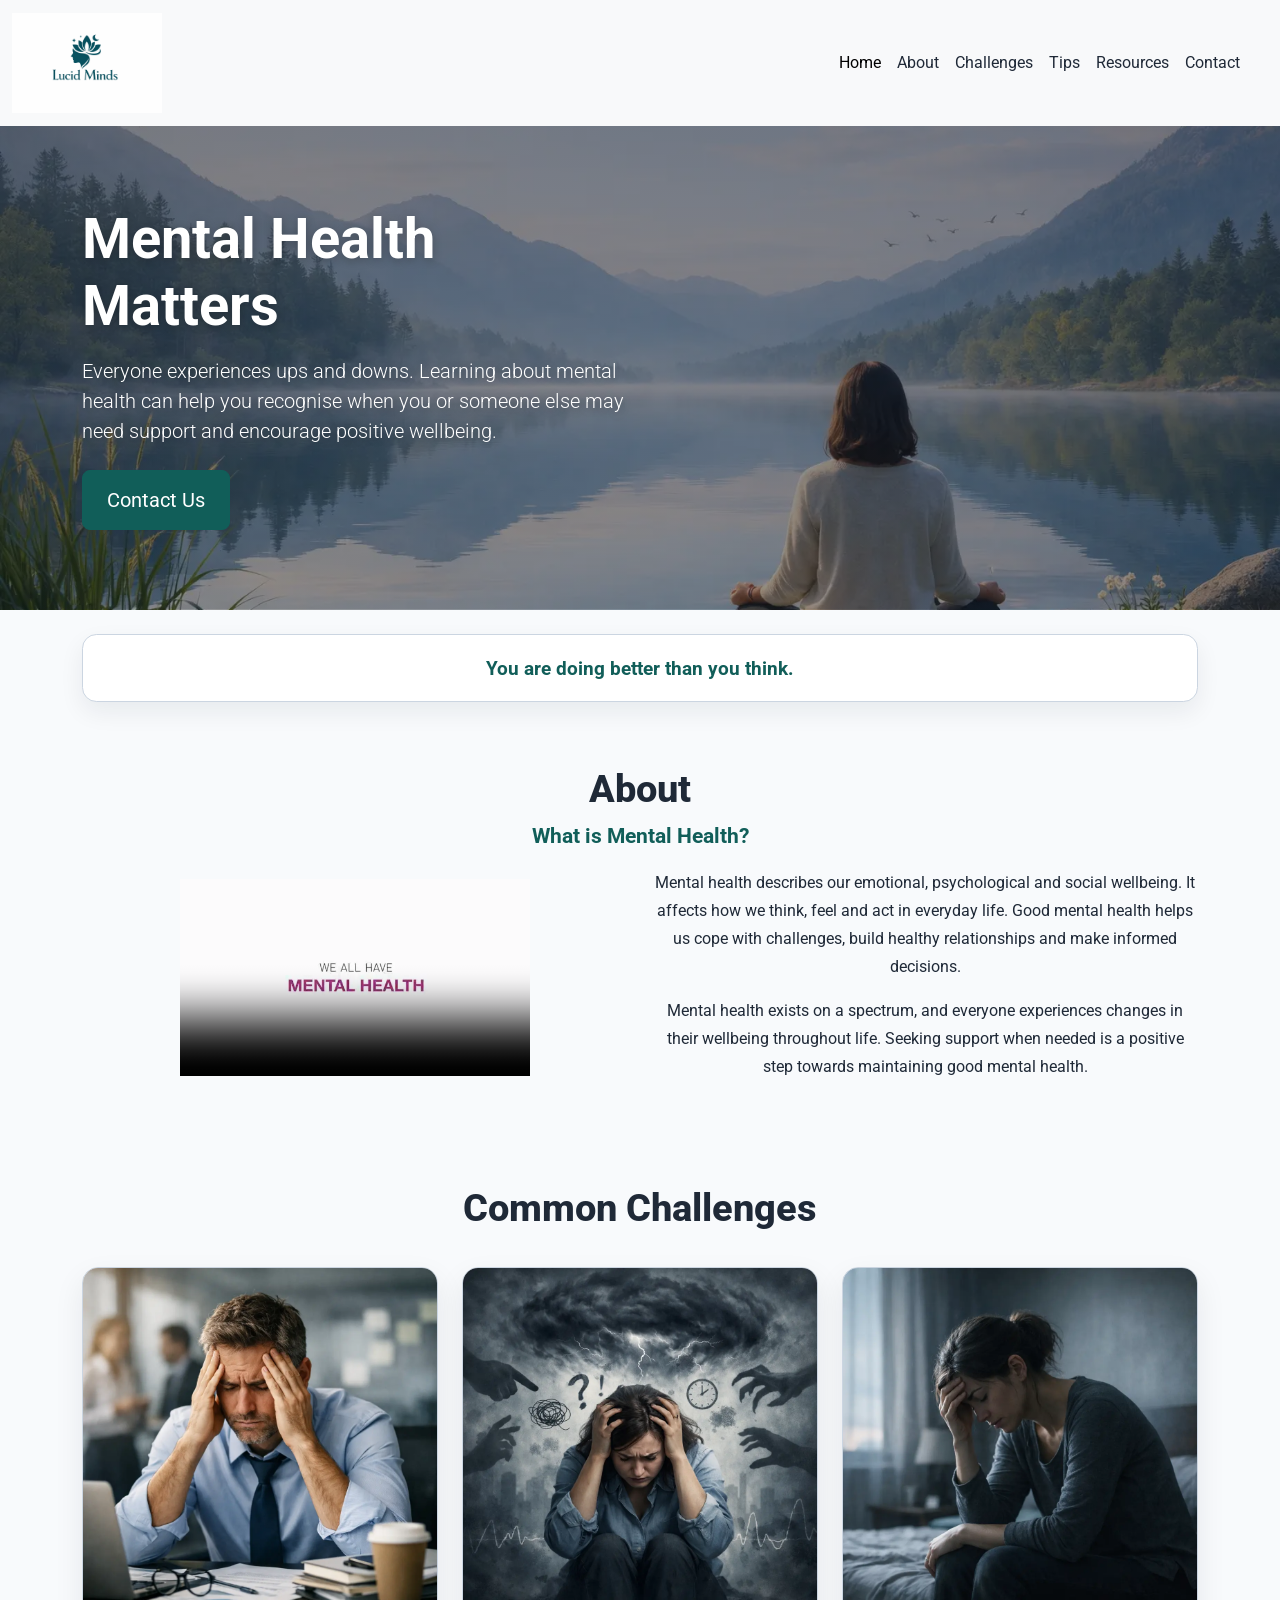
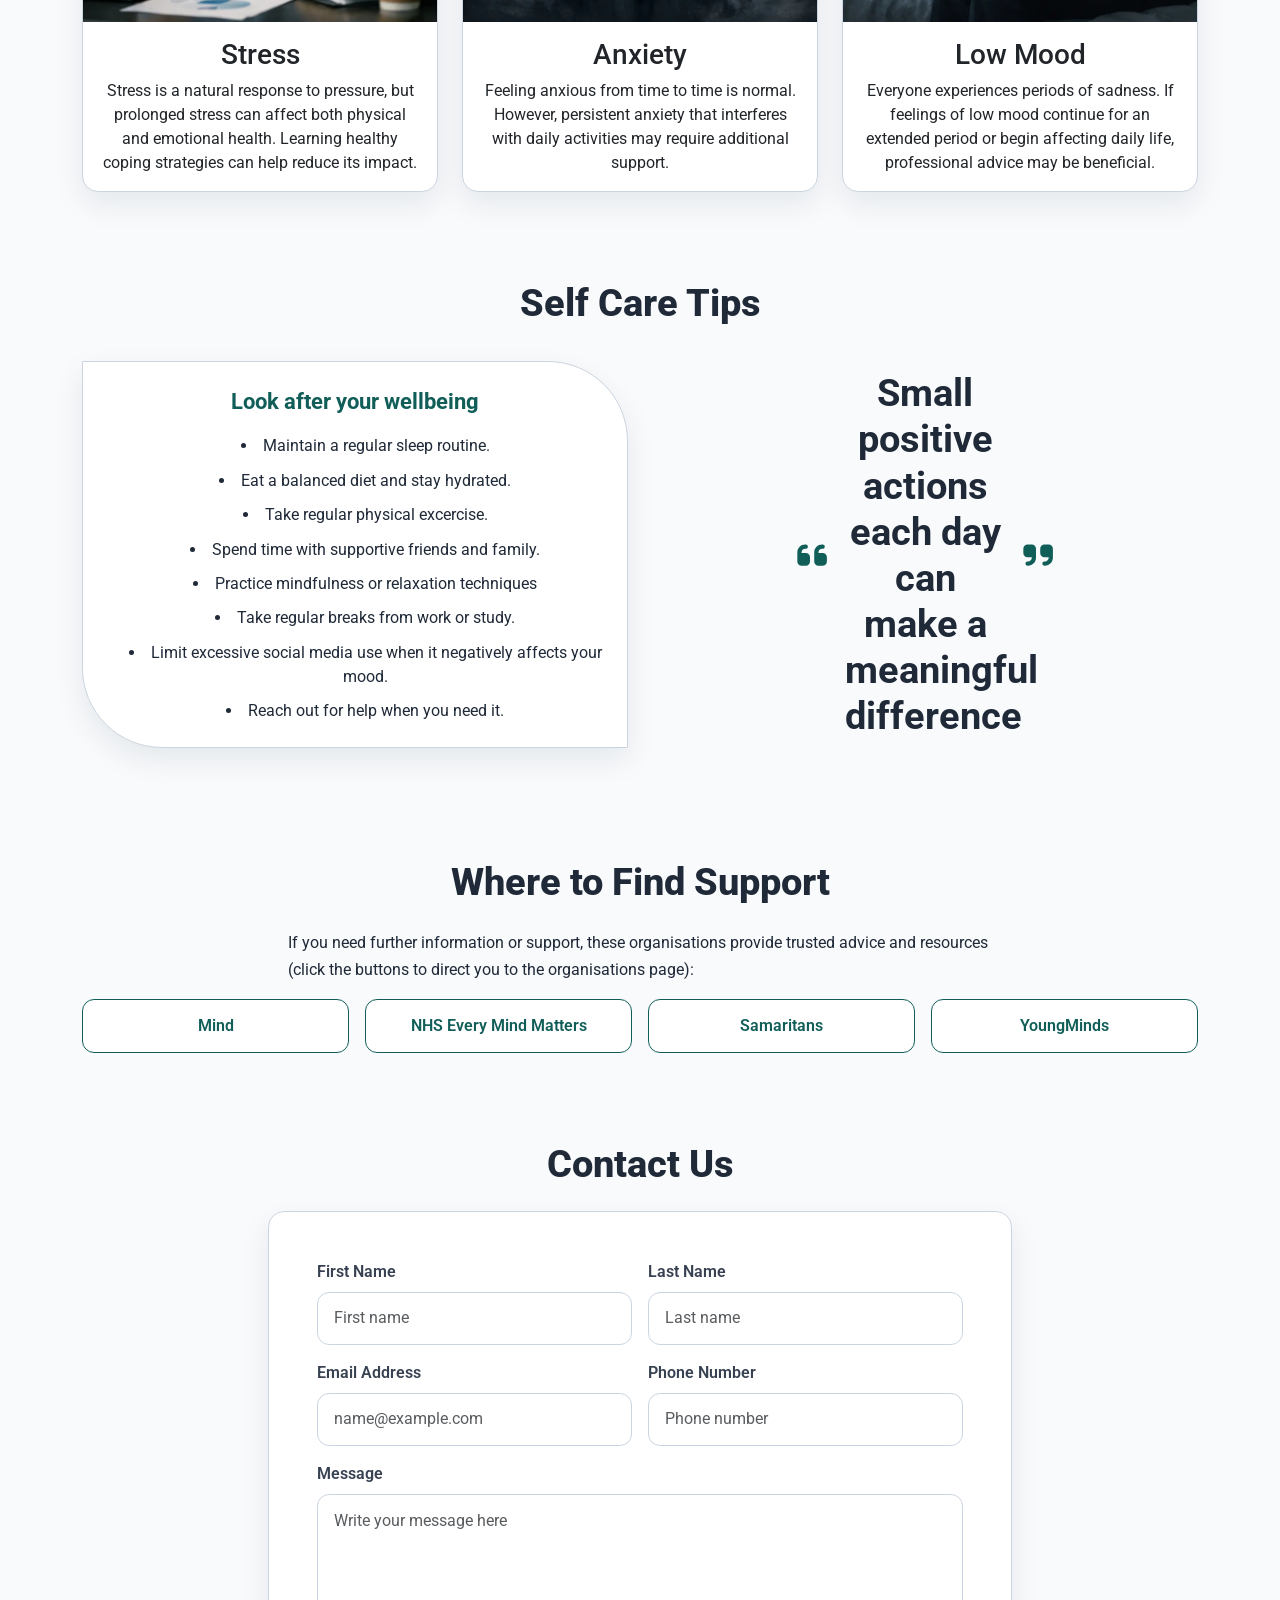
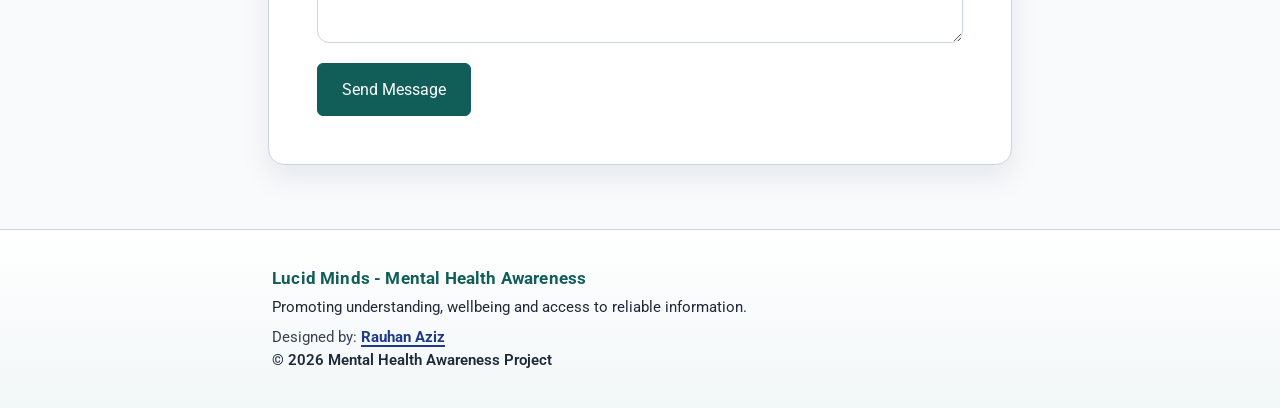
==== commit ec0a39c1: "Add design credits with styling in footer" ====
--- a/index.html
+++ b/index.html
@@ -234,6 +234,7 @@
           <div class="col-12 col-lg-8 text-center text-lg-start footer-content">
             <p class="footer-title mb-1">Lucid Minds - Mental Health Awareness</p>
             <p class="footer-text mb-2">Promoting understanding, wellbeing and access to reliable information.</p>
+            <p class="footer-credit mb-0">Designed by: <a class="footer-link" href="https://github.com/Azizr96" target="_blank" rel="noopener noreferrer">Rauhan Aziz</a></p>
             <p class="footer-copy mb-0">&copy; 2026 Mental Health Awareness Project</p>
           </div>
         </div>
--- a/assets/css/style.css
+++ b/assets/css/style.css
@@ -364,19 +364,18 @@
 /* footer section */
 
 .footer-section {
-  padding: 2rem 0;
-  border-top: 1px solid var(--border);
-  background: var(--surface);
-}
-
-.footer-content {
-  color: var(--text-secondary);
-}
+  position: relative;
+  padding: 2.25rem 0;
+  border-top: 1px solid rgba(203, 213, 225, 0.85);
+  background: linear-gradient(180deg, #ffffff 0%, #f2f7f8 100%);
+}
+
 
 .footer-title {
   color: var(--primary);
   font-weight: 700;
-  font-size: 1rem;
+  font-size: 1.05rem;
+  letter-spacing: 0.01em;
 }
 
 .footer-text,
@@ -384,6 +383,26 @@
   font-size: 0.95rem;
   line-height: 1.5;
 }
+
+.footer-credit {
+  margin: 0;
+  font-size: 0.95rem;
+  color: var(--text-secondary);
+}
+
+.footer-link {
+  color: var(--secondary);
+  font-weight: 700;
+  text-decoration-thickness: 2px;
+  text-underline-offset: 0.18em;
+  transition: color 0.2s ease;
+}
+
+.footer-link:hover,
+.footer-link:focus {
+  color: var(--primary);
+}
+
 
 .footer-copy {
   color: var(--text-primary);
@@ -569,6 +588,10 @@
   .contact-form {
     padding: 1.25rem !important;
   }
+
+  .footer-content {
+    gap: 0.35rem;
+  }
 }
 
 @media (min-width: 576px) and (max-width: 768px) {
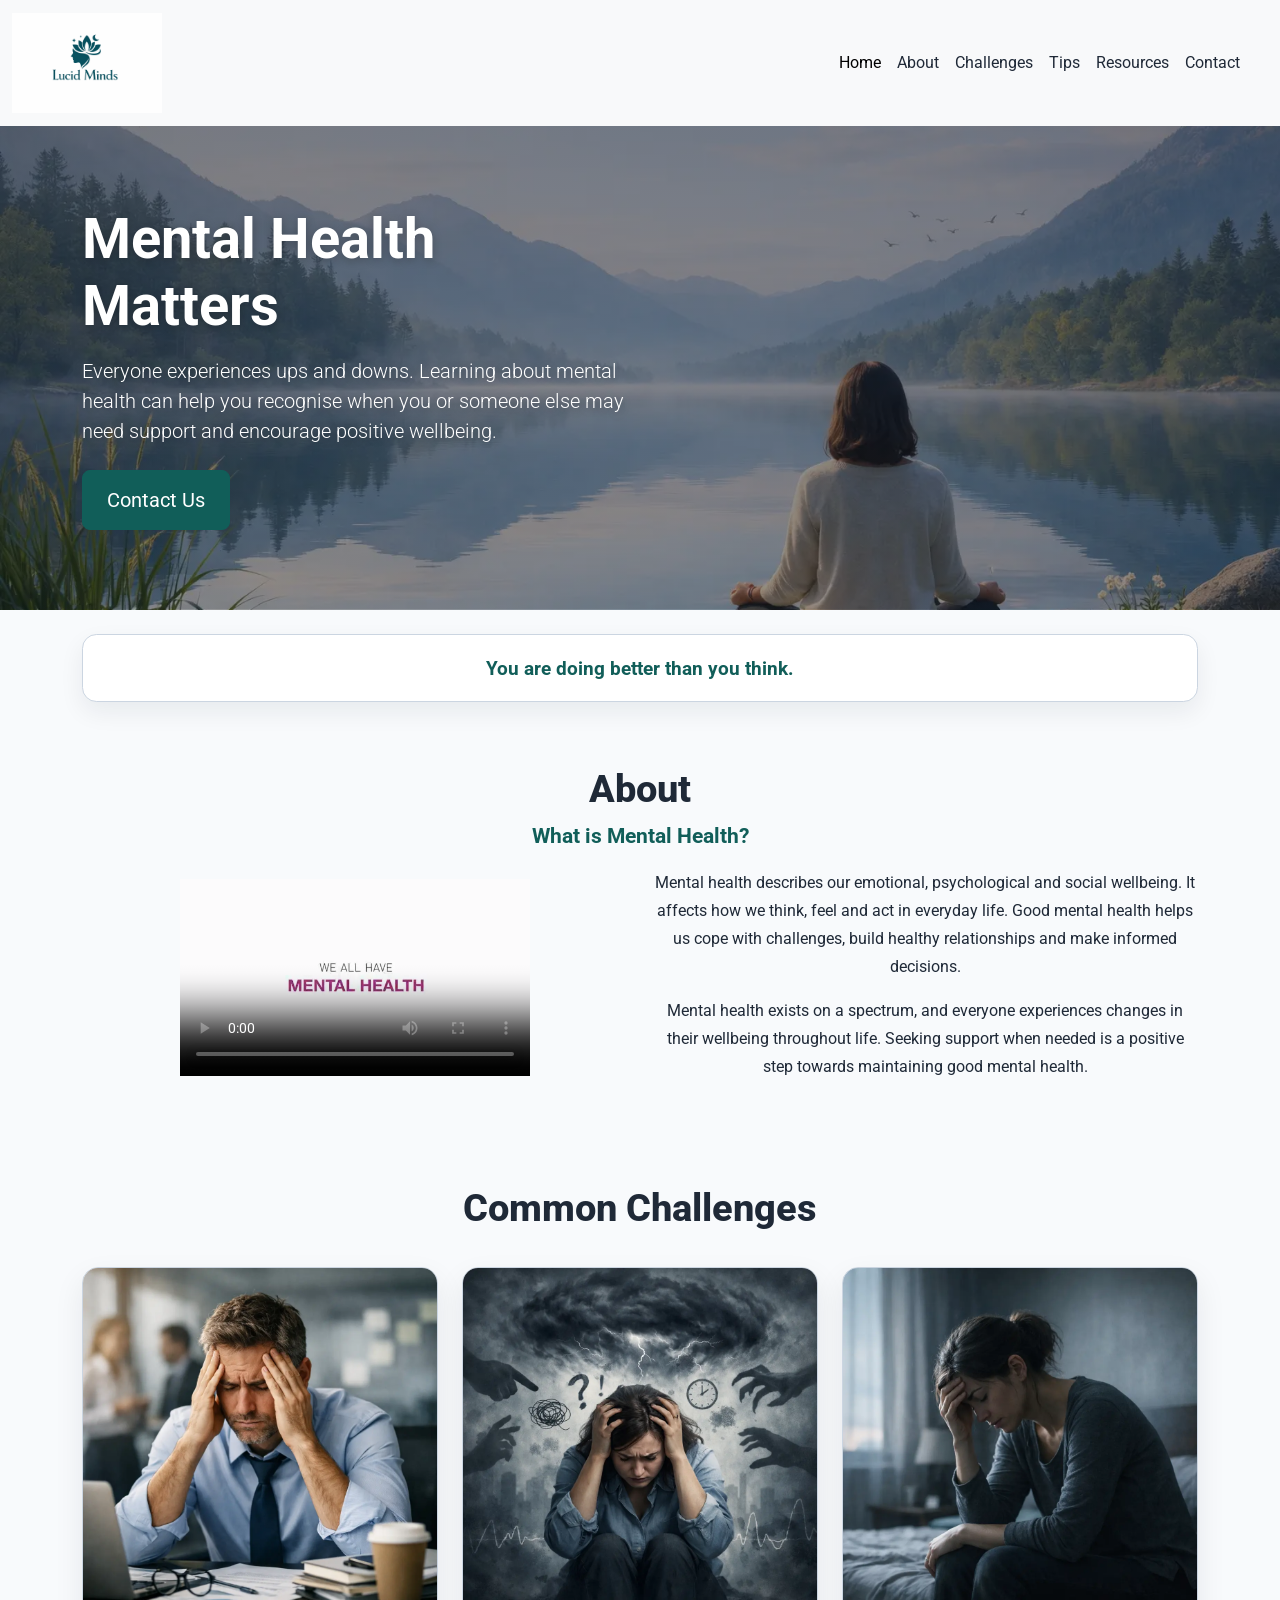
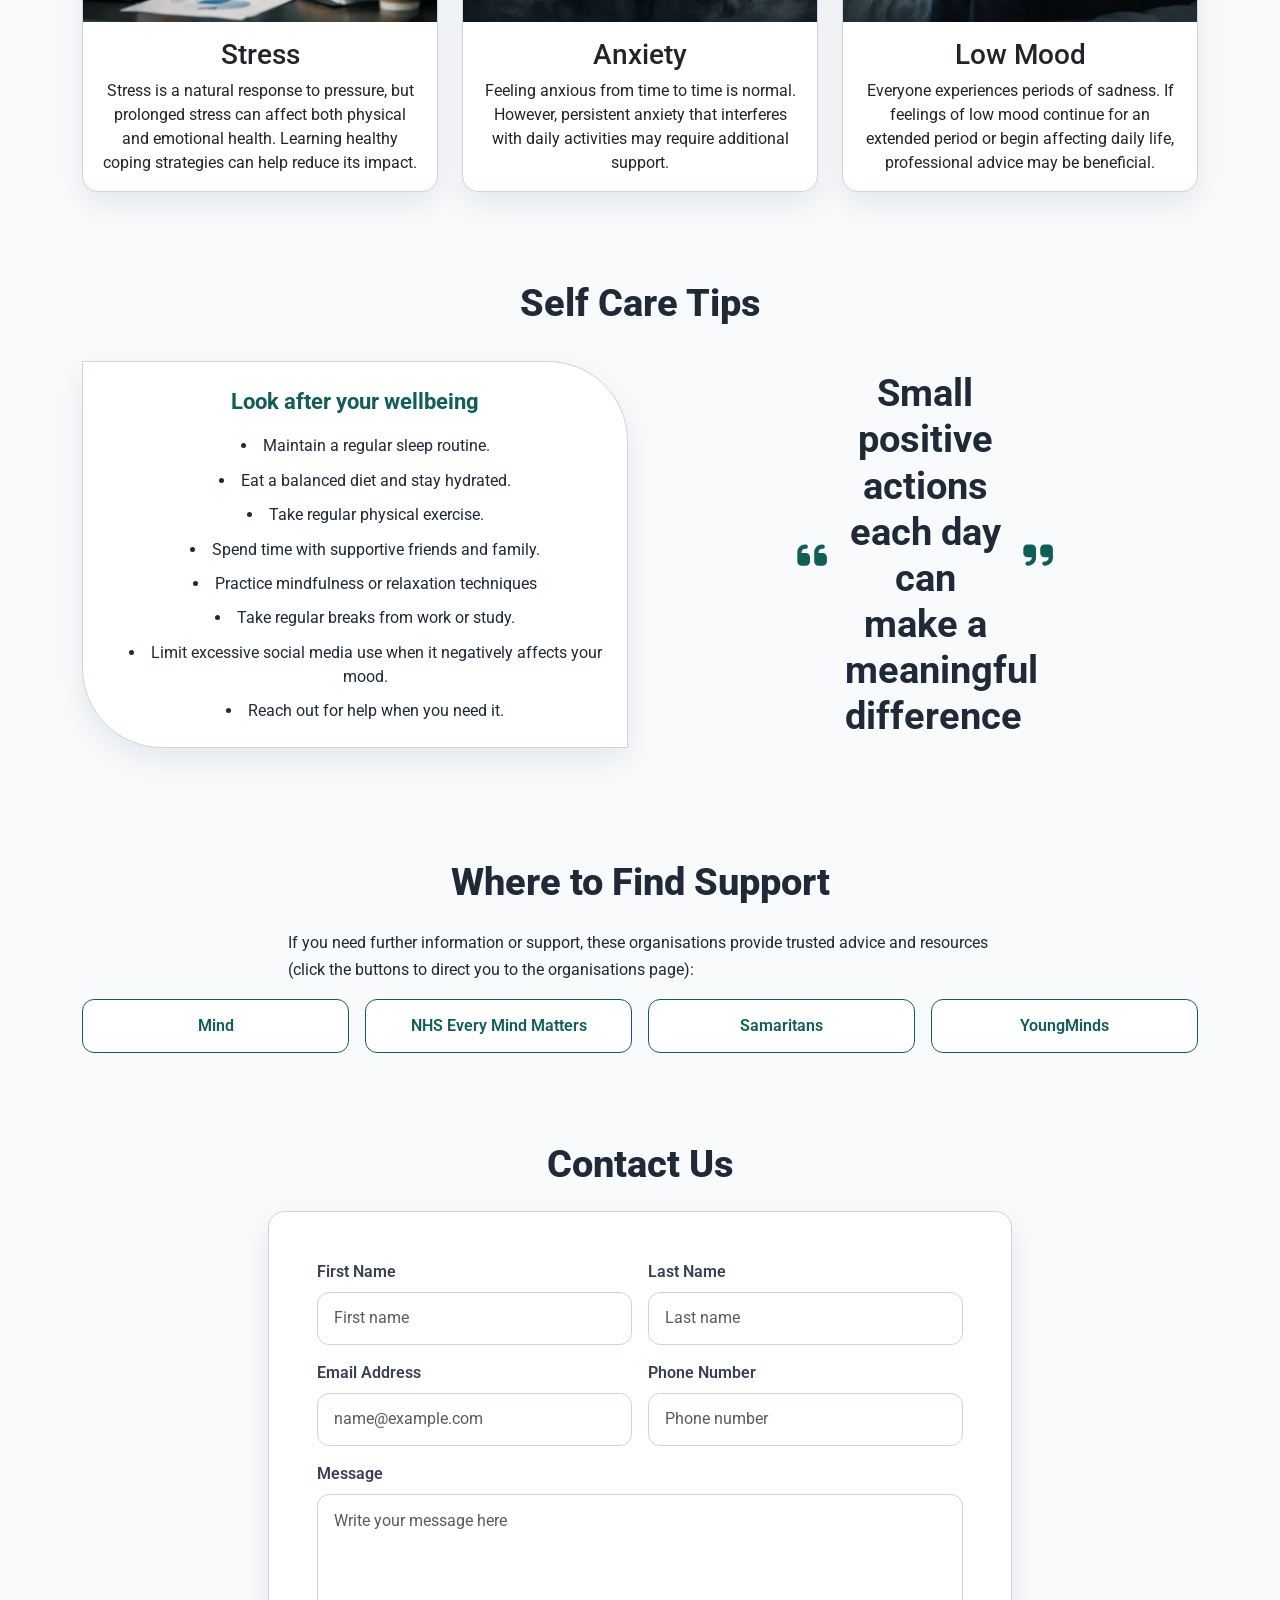
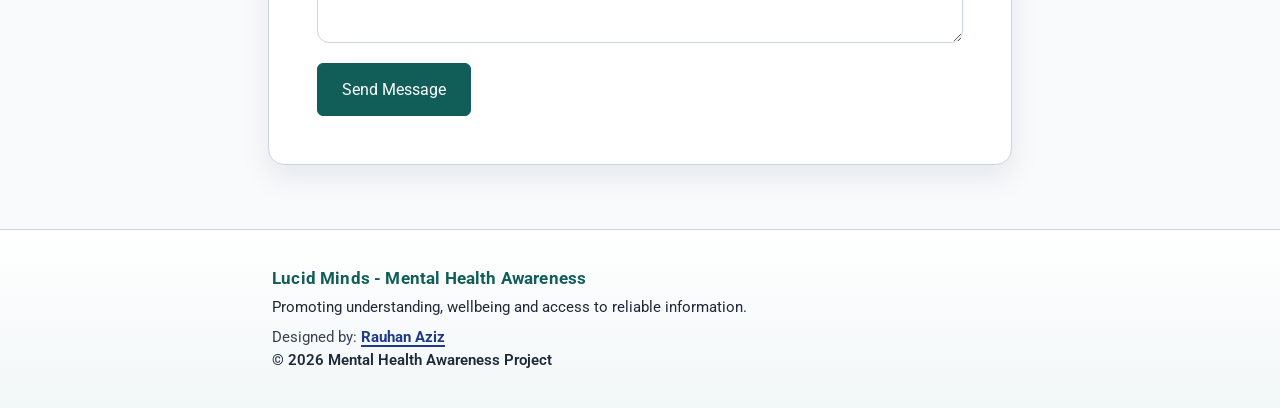
==== commit 5236d17c: "Fix typos in index.html code" ====
--- a/index.html
+++ b/index.html
@@ -144,7 +144,7 @@
         <ul class="tips-list-items">
           <li>Maintain a regular sleep routine.</li>
           <li>Eat a balanced diet and stay hydrated.</li>
-          <li>Take regular physical excercise.</li>
+          <li>Take regular physical exercise.</li>
           <li>Spend time with supportive friends and family.</li>
           <li>Practice mindfulness or relaxation techniques</li>
           <li>Take regular breaks from work or study.</li>
@@ -242,7 +242,7 @@
     </div>
   </footer>
 
-<!-- Bootsrap & Font Awesome scripts -->
+<!-- Bootstrap & Font Awesome scripts -->
   <script src="https://cdn.jsdelivr.net/npm/bootstrap@5.3.8/dist/js/bootstrap.bundle.min.js" integrity="sha384-FKyoEForCGlyvwx9Hj09JcYn3nv7wiPVlz7YYwJrWVcXK/BmnVDxM+D2scQbITxI" crossorigin="anonymous" defer></script> 
 </body>
 </html>
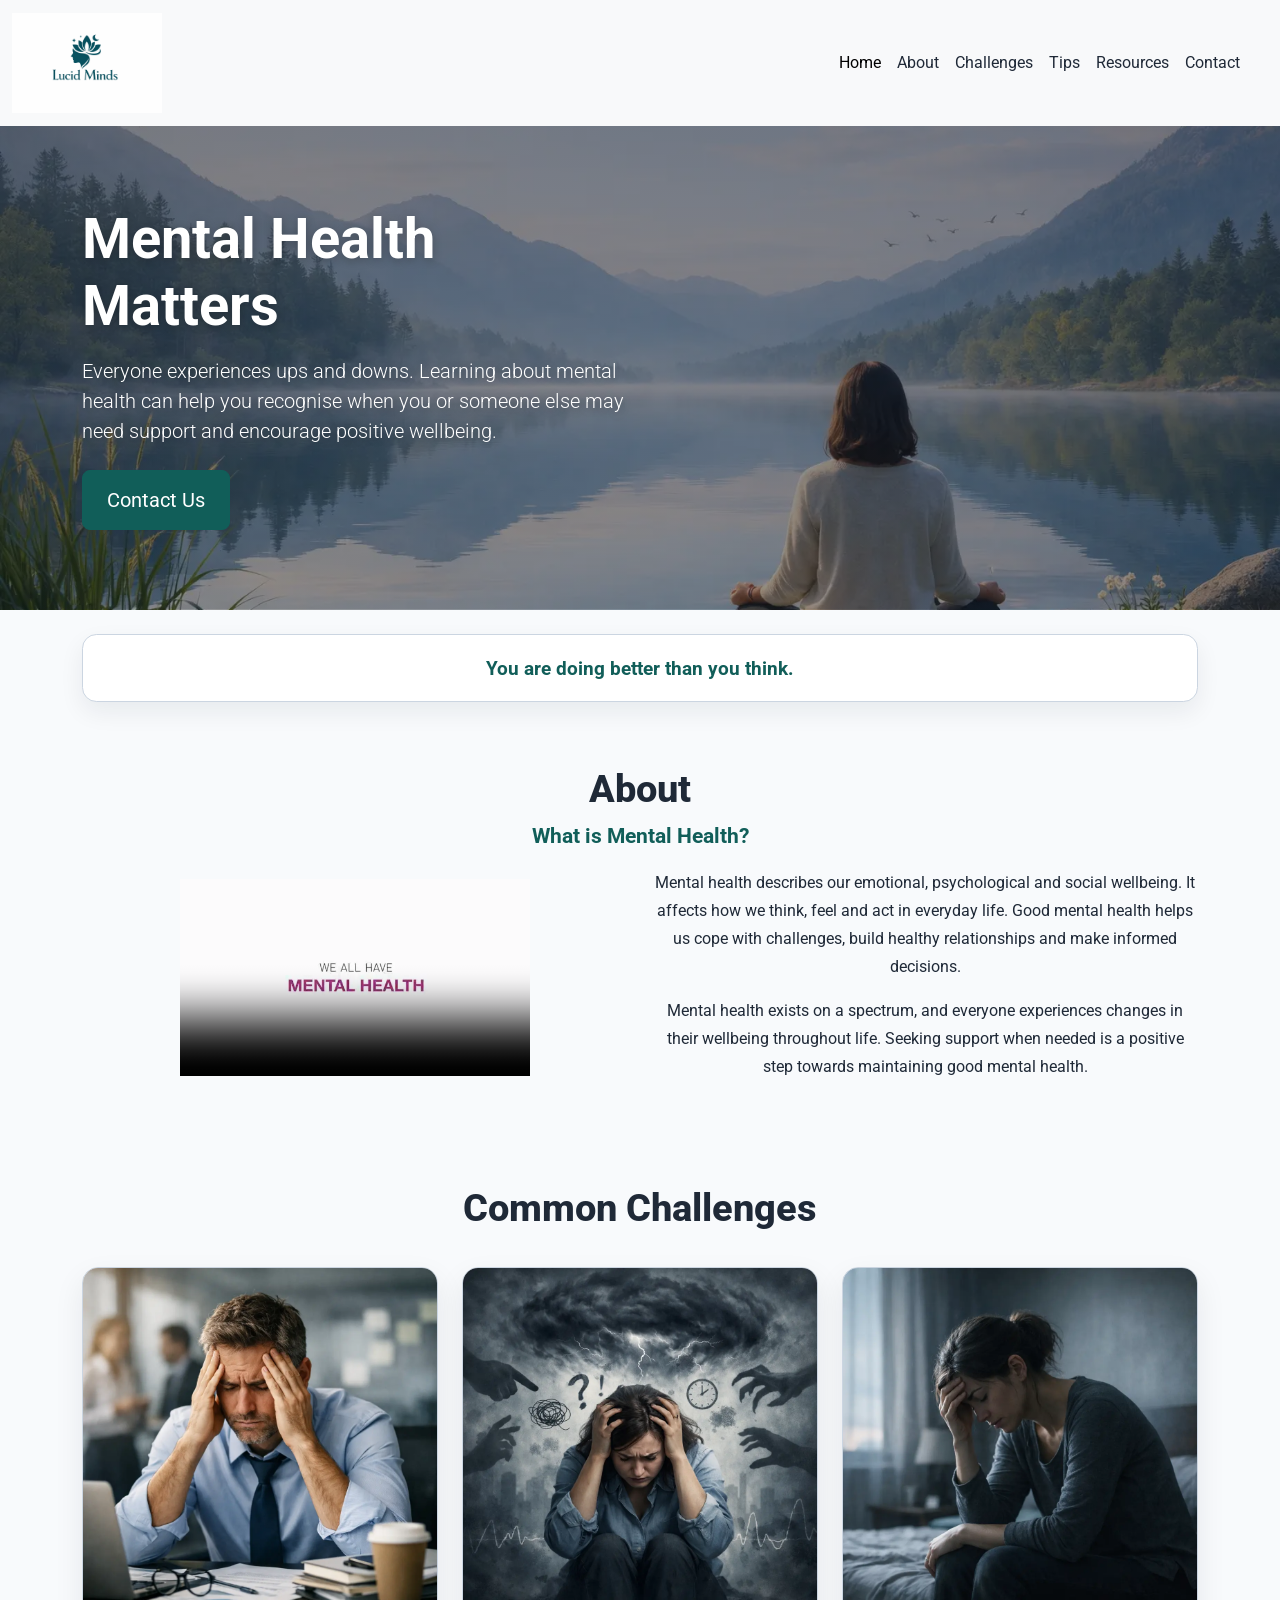
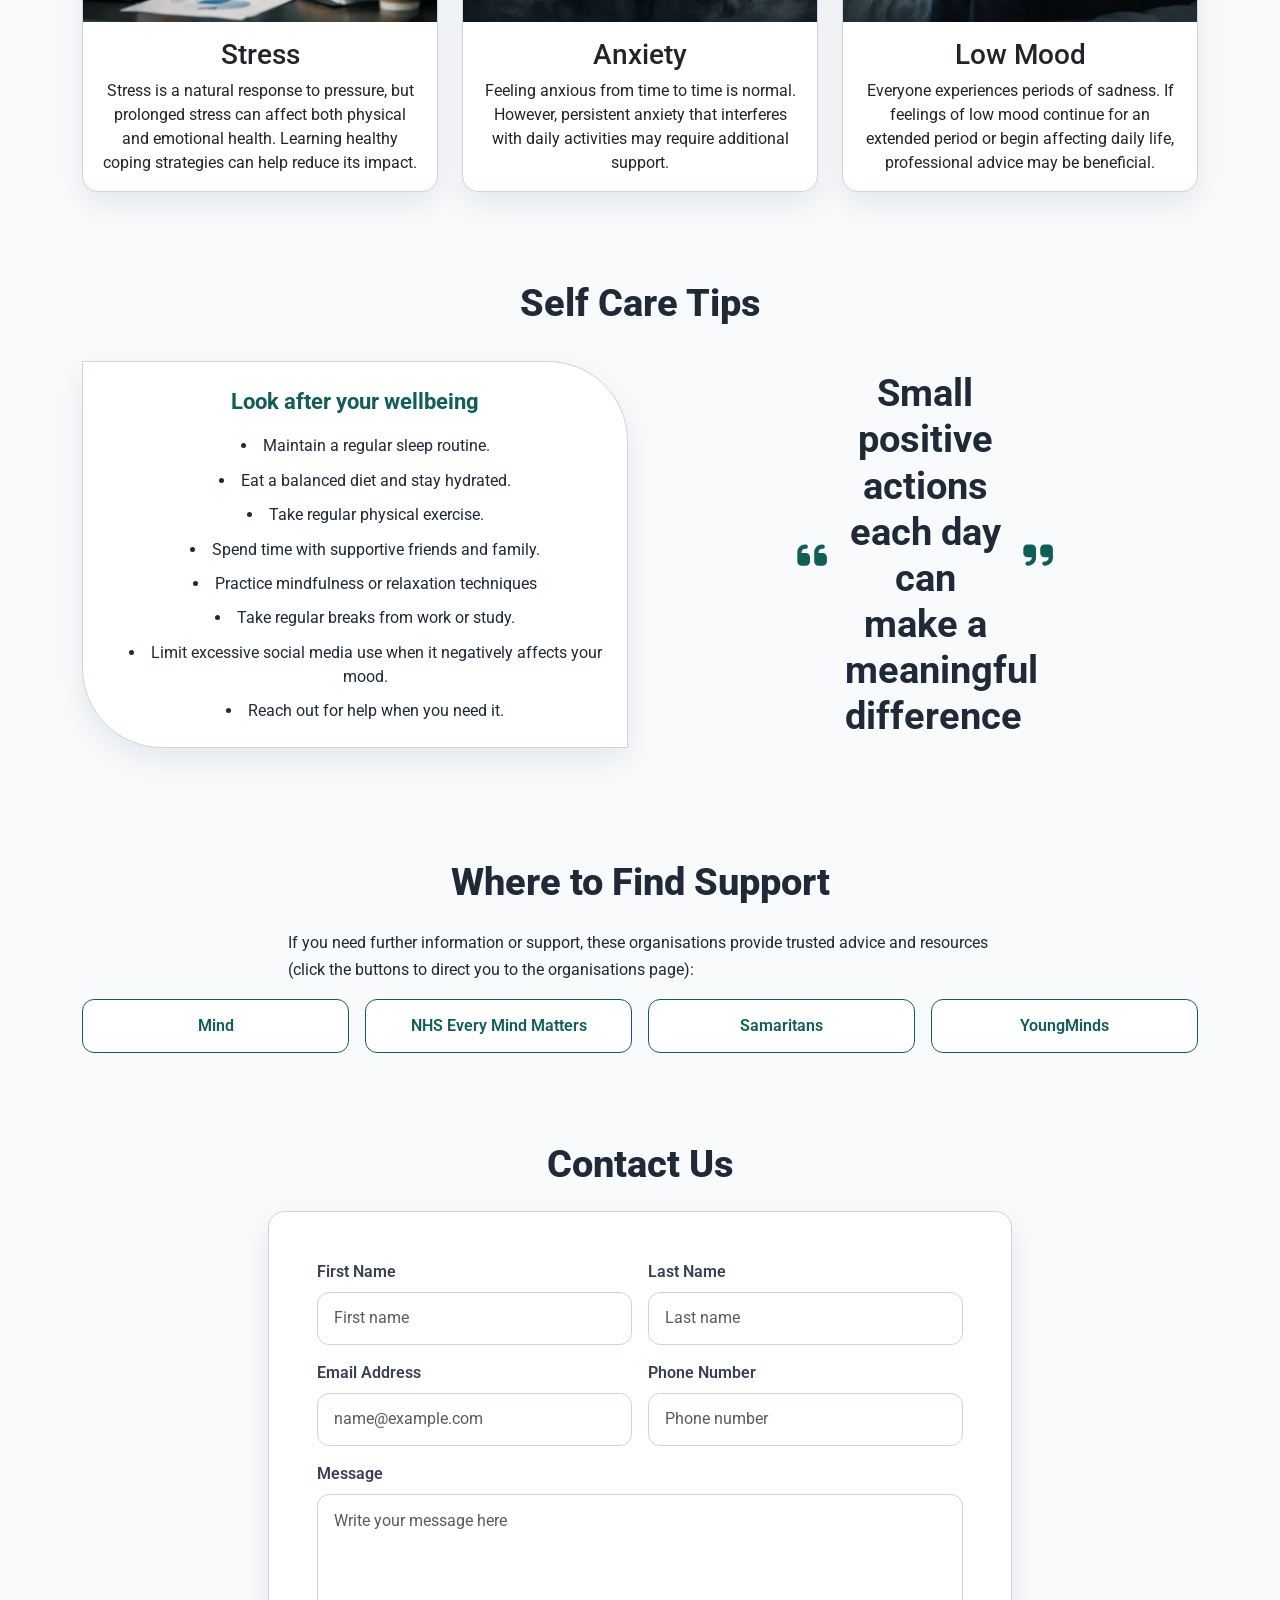
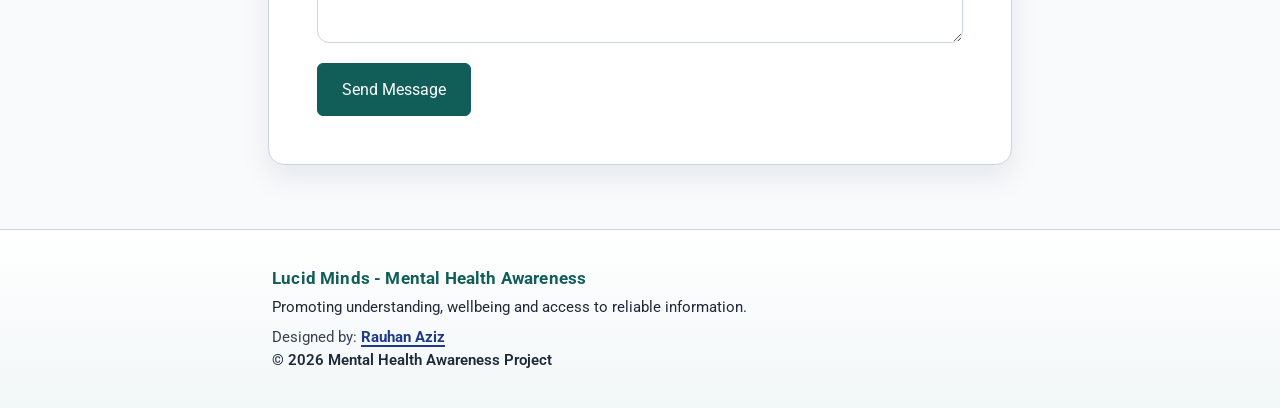
==== commit 4252a74f: "Add favicon to tab" ====
--- a/index.html
+++ b/index.html
@@ -7,6 +7,7 @@
   <link rel="preconnect" href="https://fonts.gstatic.com" crossorigin>
   <link href="https://fonts.googleapis.com/css2?family=Roboto:ital,wght@0,100..900;1,100..900&display=swap" rel="stylesheet">
   <link href="https://cdn.jsdelivr.net/npm/bootstrap@5.3.8/dist/css/bootstrap.min.css" rel="stylesheet" integrity="sha384-sRIl4kxILFvY47J16cr9ZwB07vP4J8+LH7qKQnuqkuIAvNWLzeN8tE5YBujZqJLB" crossorigin="anonymous">
+   <link rel="icon" type="image/svg" href="assets/images/brain-guru-intellectual-svgrepo-com.svg">
   <link rel="stylesheet" href="assets/css/style.css">
   <title>Lucid Minds | Mental Health Awareness</title>
 </head>
@@ -242,7 +243,7 @@
     </div>
   </footer>
 
-<!-- Bootstrap & Font Awesome scripts -->
+<!-- Bootstrap script -->
   <script src="https://cdn.jsdelivr.net/npm/bootstrap@5.3.8/dist/js/bootstrap.bundle.min.js" integrity="sha384-FKyoEForCGlyvwx9Hj09JcYn3nv7wiPVlz7YYwJrWVcXK/BmnVDxM+D2scQbITxI" crossorigin="anonymous" defer></script> 
 </body>
 </html>
